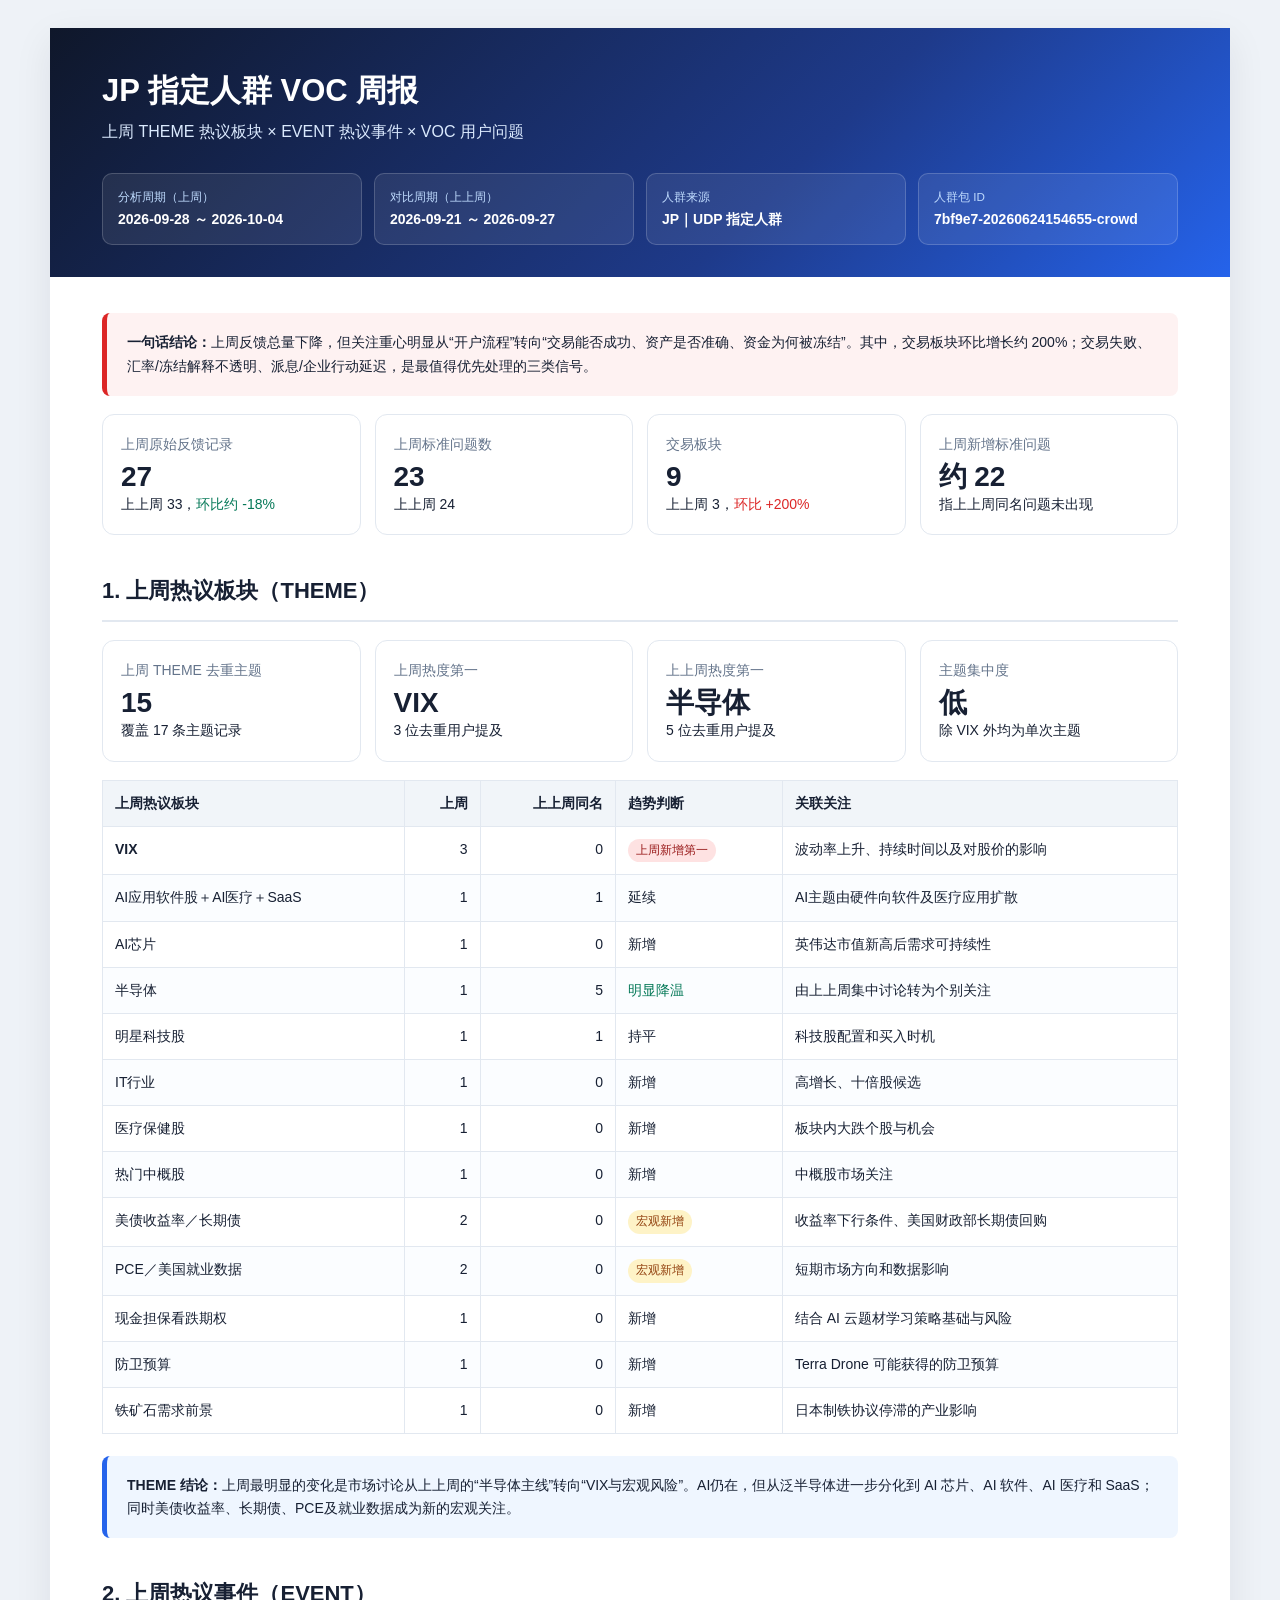
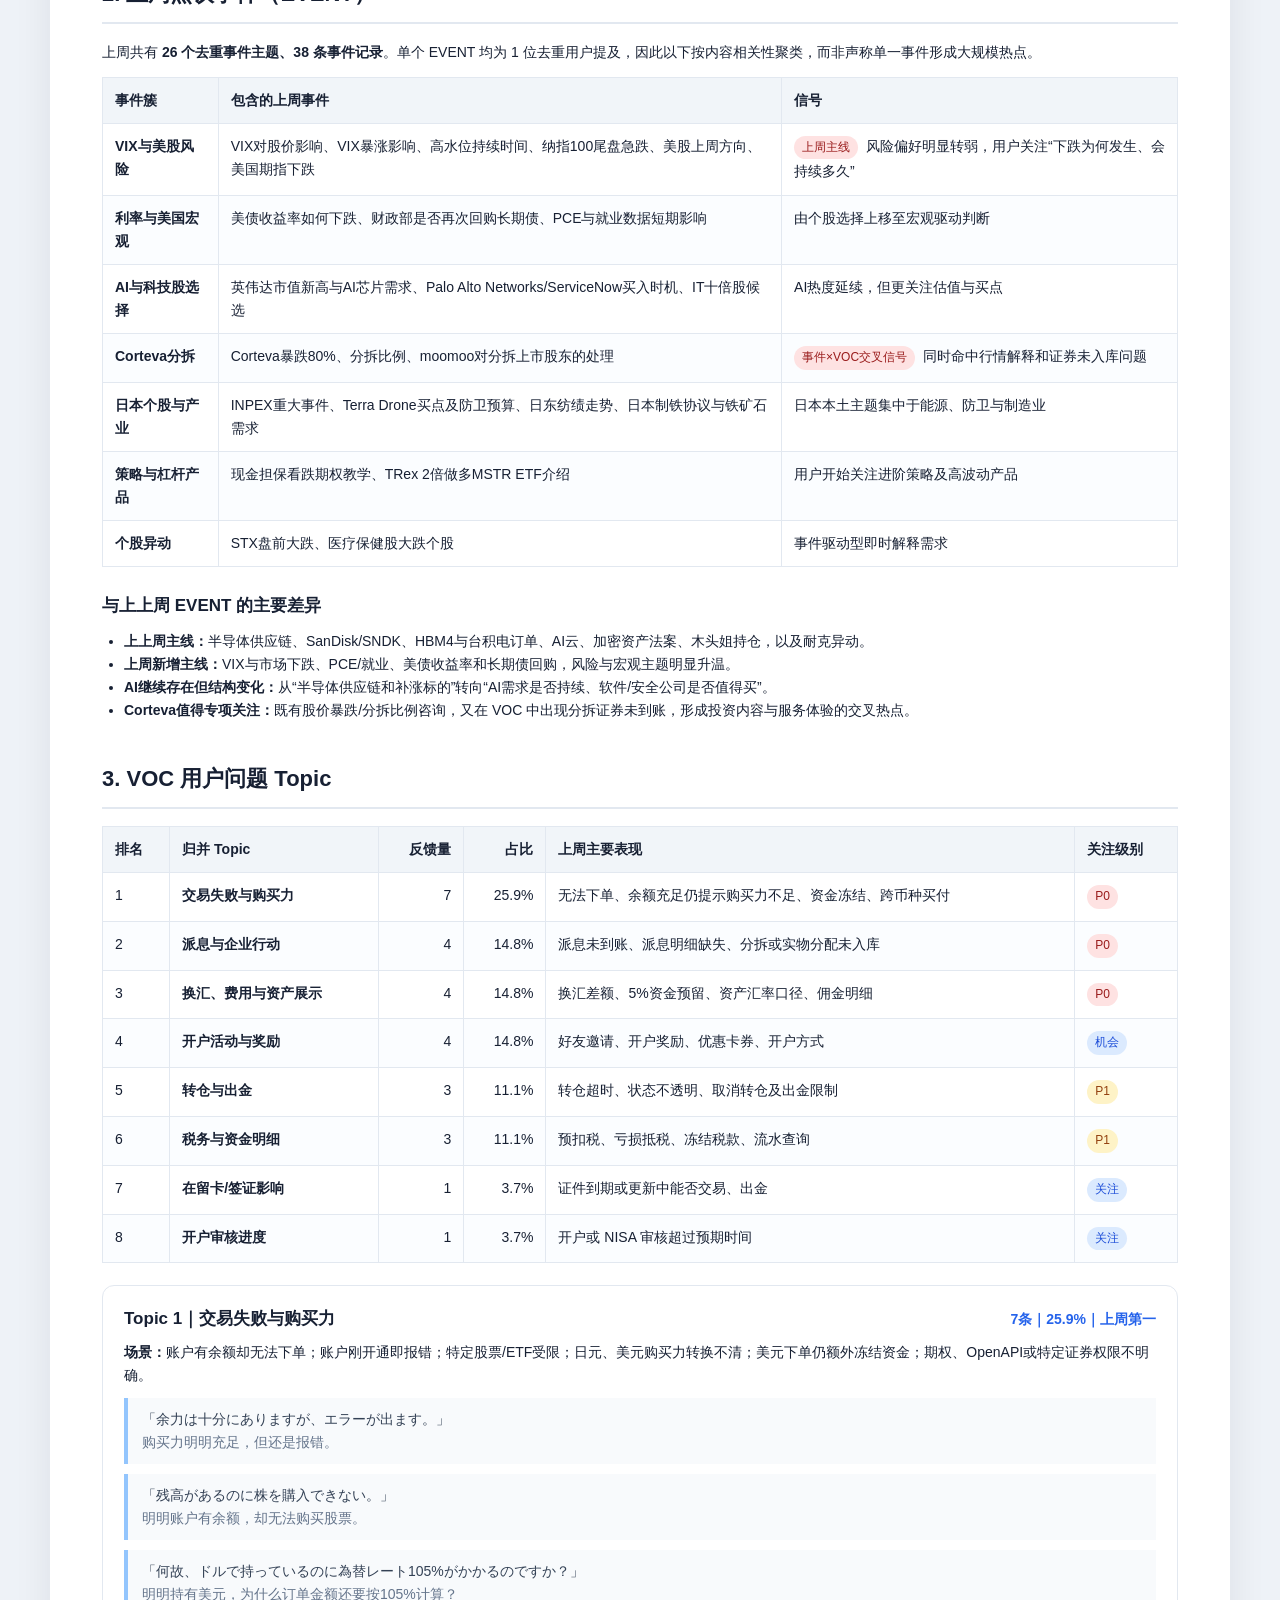
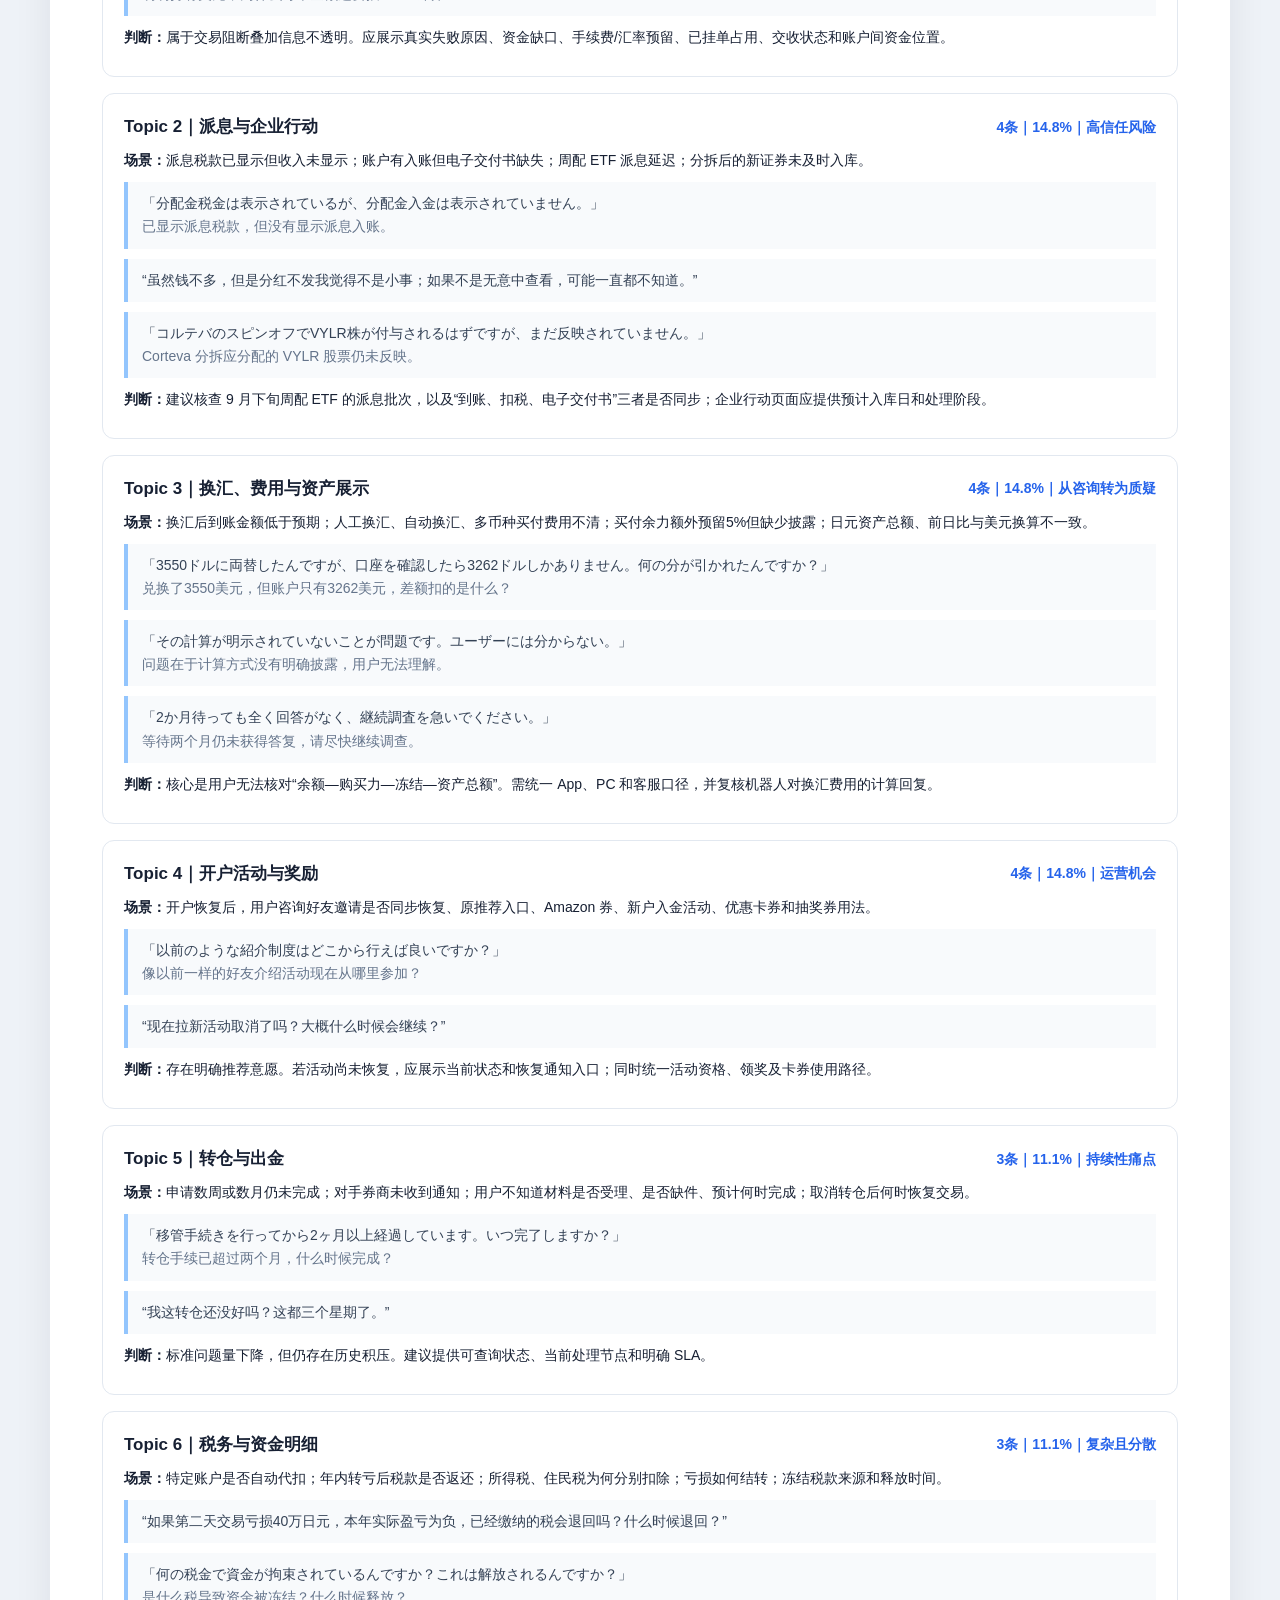
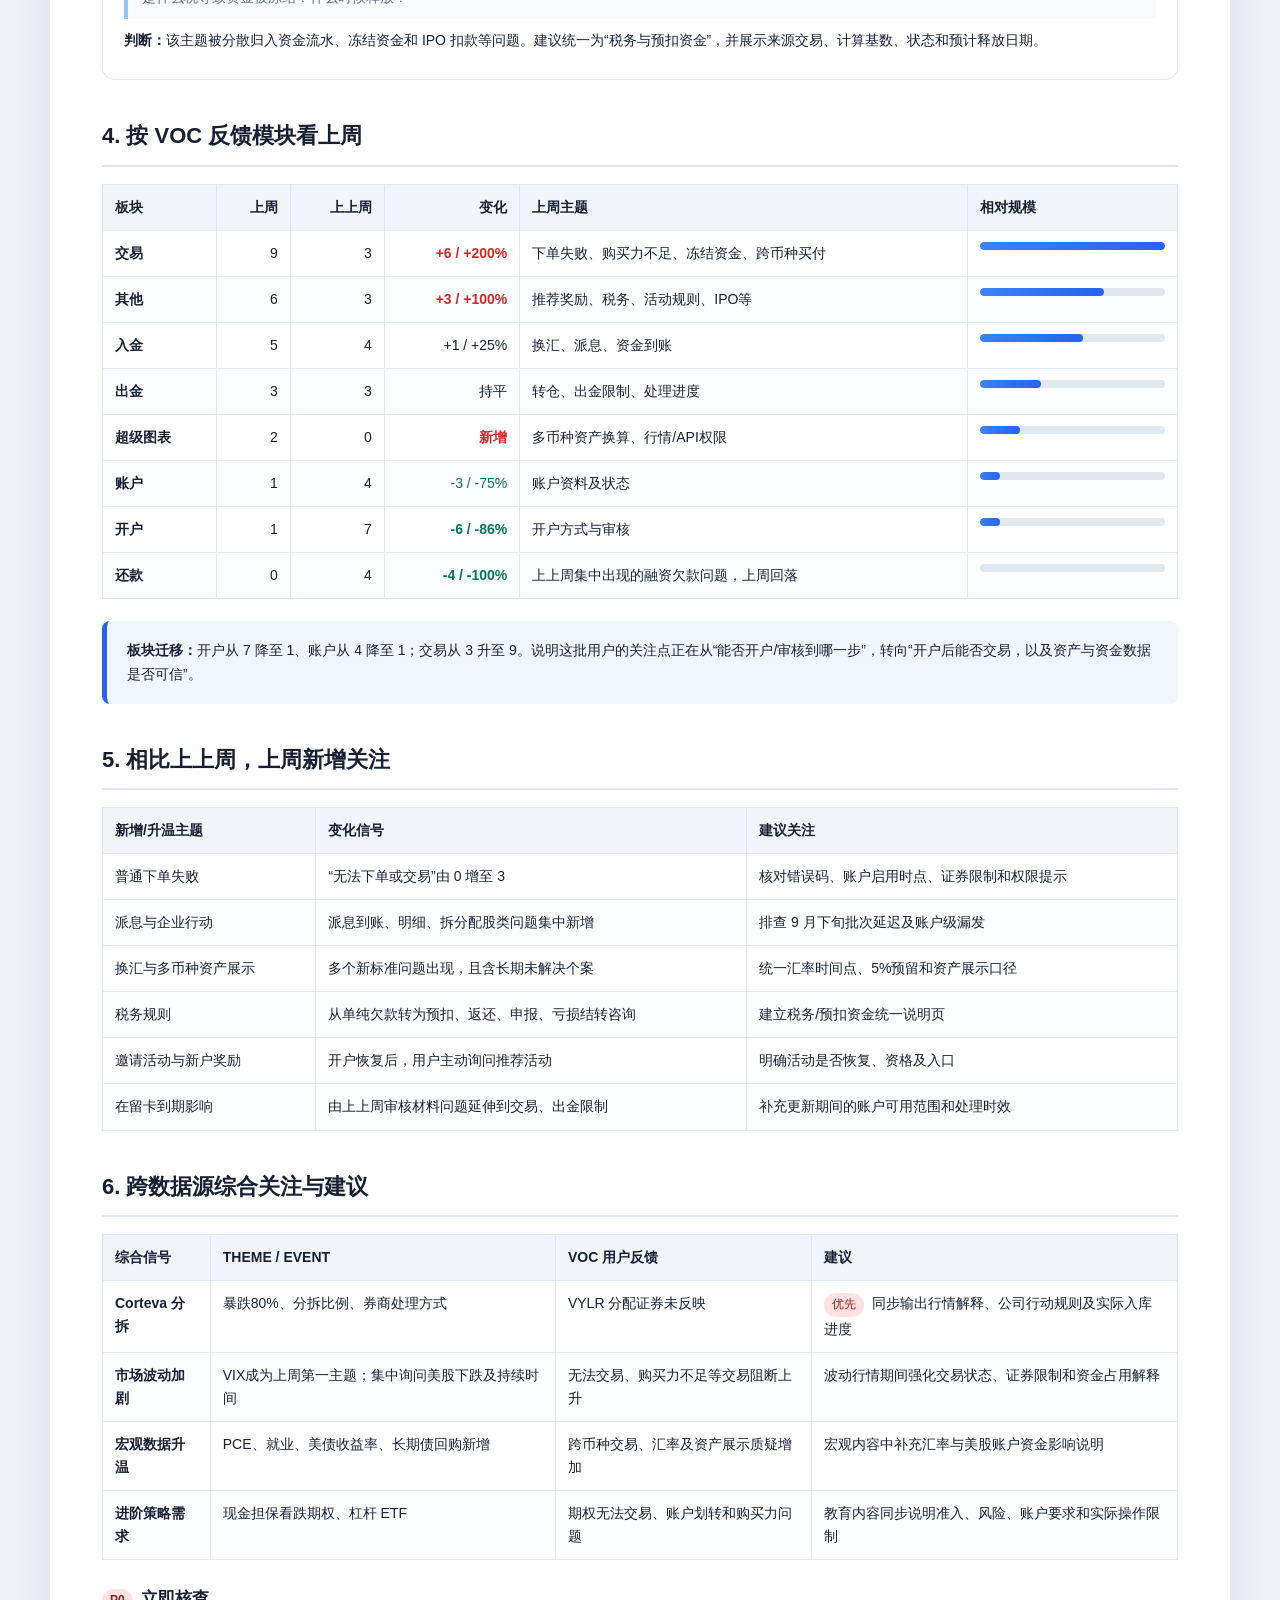
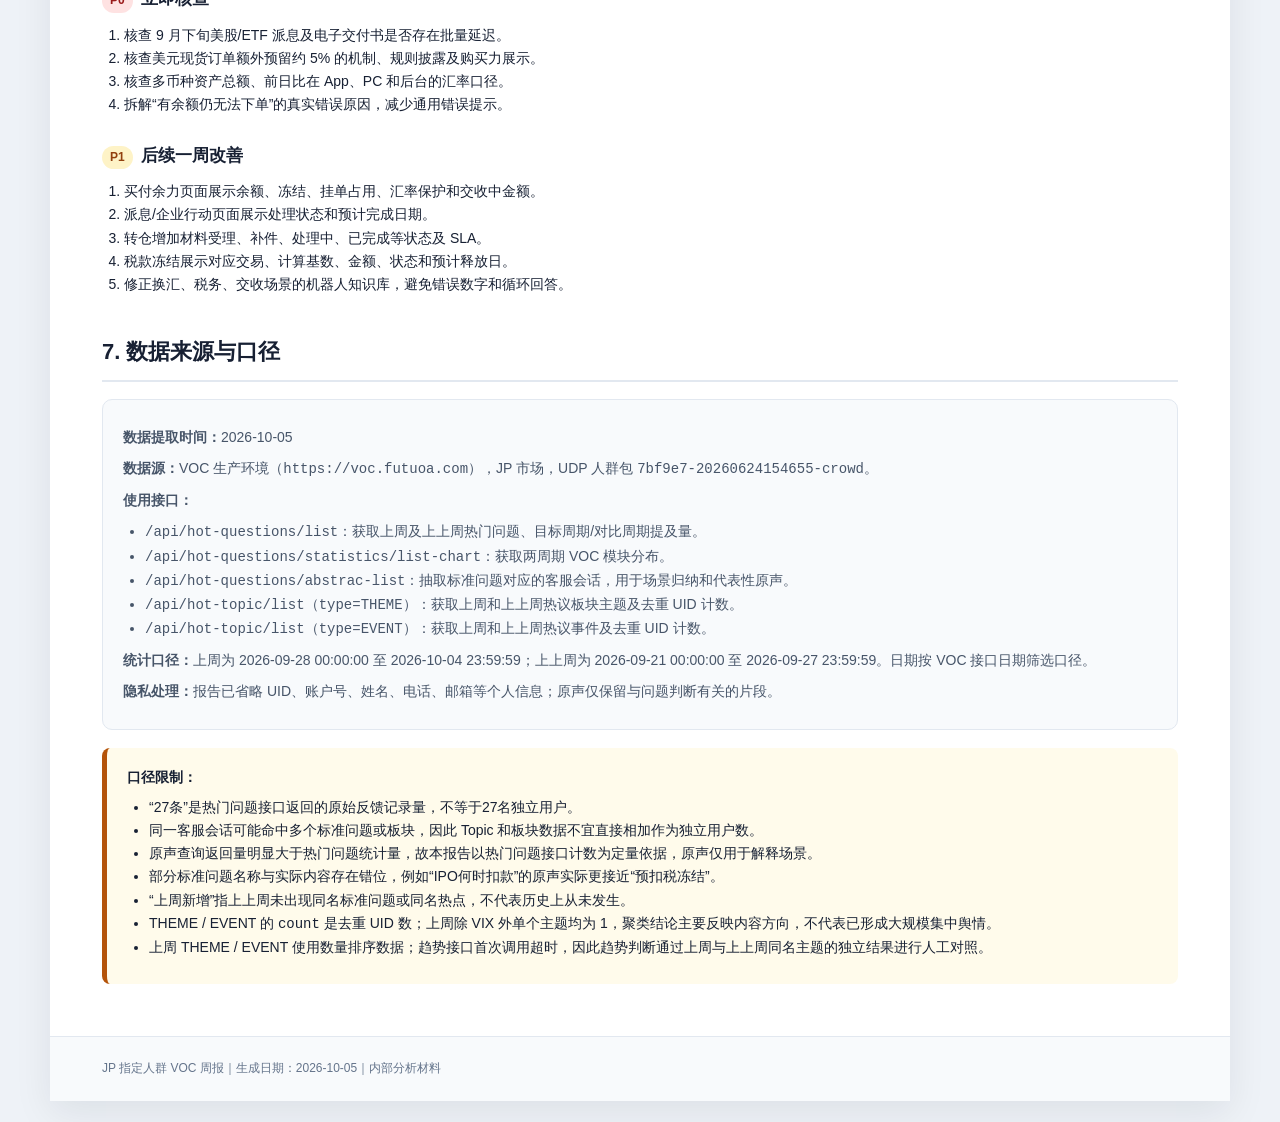
==== index.html @ 92ad8ffe "Publish JP VOC weekly report" ====
<!doctype html>
<html lang="zh-CN">
<head>
  <meta charset="utf-8">
  <meta name="viewport" content="width=device-width,initial-scale=1">
  <title>JP 指定人群 VOC 周报｜2026-09-28～2026-10-04</title>
  <style>
    :root {
      --ink:#172033; --muted:#64748b; --line:#e2e8f0; --soft:#f8fafc;
      --blue:#2563eb; --blue-soft:#eff6ff; --red:#dc2626; --red-soft:#fef2f2;
      --amber:#b45309; --amber-soft:#fffbeb; --green:#047857; --green-soft:#ecfdf5;
      --purple:#7c3aed; --purple-soft:#f5f3ff;
    }
    * { box-sizing:border-box; }
    body { margin:0; color:var(--ink); background:#eef2f7; font:14px/1.65 -apple-system,BlinkMacSystemFont,"Segoe UI","PingFang SC","Hiragino Sans GB","Microsoft YaHei",sans-serif; }
    .page { max-width:1180px; margin:28px auto; background:#fff; box-shadow:0 12px 36px rgba(15,23,42,.08); }
    header { padding:44px 52px 32px; color:#fff; background:linear-gradient(135deg,#0f172a,#1e3a8a 62%,#2563eb); }
    header h1 { margin:0 0 8px; font-size:31px; line-height:1.25; }
    header .subtitle { color:#dbeafe; font-size:16px; }
    .meta { display:grid; grid-template-columns:repeat(4,1fr); gap:12px; margin-top:28px; }
    .meta > div { padding:13px 15px; border:1px solid rgba(255,255,255,.18); border-radius:10px; background:rgba(255,255,255,.08); }
    .meta small { display:block; color:#bfdbfe; }
    .meta strong { display:block; margin-top:2px; font-size:14px; }
    main { padding:36px 52px 52px; }
    h2 { margin:38px 0 17px; padding-bottom:10px; border-bottom:2px solid var(--line); font-size:22px; }
    h3 { margin:25px 0 10px; font-size:17px; }
    p { margin:8px 0; }
    .lead { font-size:16px; }
    .callout { padding:18px 20px; border-left:5px solid var(--blue); border-radius:8px; background:var(--blue-soft); }
    .alert { border-color:var(--red); background:var(--red-soft); }
    .note { border-color:var(--amber); background:var(--amber-soft); }
    .cards { display:grid; grid-template-columns:repeat(4,1fr); gap:14px; margin:18px 0; }
    .card { padding:18px; border:1px solid var(--line); border-radius:12px; background:#fff; }
    .card .label { color:var(--muted); }
    .card .value { margin-top:4px; font-size:28px; font-weight:750; line-height:1.2; }
    .card .delta-up { color:var(--red); }
    .card .delta-down { color:var(--green); }
    table { width:100%; border-collapse:collapse; margin:12px 0 22px; }
    th,td { padding:11px 12px; border:1px solid var(--line); text-align:left; vertical-align:top; }
    th { background:#f1f5f9; font-weight:650; white-space:nowrap; }
    tbody tr:nth-child(even) { background:#fbfdff; }
    .num { text-align:right; font-variant-numeric:tabular-nums; }
    .tag { display:inline-block; margin:1px 4px 1px 0; padding:2px 8px; border-radius:999px; color:#1d4ed8; background:#dbeafe; font-size:12px; }
    .tag.p0 { color:#991b1b; background:#fee2e2; }
    .tag.p1 { color:#92400e; background:#fef3c7; }
    .topic { margin:16px 0; padding:19px 21px; border:1px solid var(--line); border-radius:12px; }
    .topic h3 { display:flex; align-items:center; justify-content:space-between; gap:12px; margin:0 0 8px; }
    .topic h3 span:last-child { color:var(--blue); font-size:14px; white-space:nowrap; }
    blockquote { margin:10px 0; padding:10px 14px; border-left:4px solid #93c5fd; background:var(--soft); color:#334155; }
    blockquote em { display:block; color:var(--muted); font-style:normal; }
    ul,ol { margin:7px 0 7px 22px; padding:0; }
    .bar { min-width:125px; height:8px; overflow:hidden; border-radius:8px; background:#e2e8f0; }
    .bar > i { display:block; height:100%; border-radius:8px; background:linear-gradient(90deg,#3b82f6,#2563eb); }
    .source { padding:18px 20px; border:1px solid var(--line); border-radius:10px; background:var(--soft); color:#475569; }
    footer { padding:22px 52px; border-top:1px solid var(--line); color:var(--muted); background:#f8fafc; font-size:12px; }
    @media(max-width:820px) { .page{margin:0}.meta,.cards{grid-template-columns:1fr 1fr} header,main,footer{padding-left:22px;padding-right:22px} table{font-size:12px} }
    @media print { body{background:#fff}.page{max-width:none;margin:0;box-shadow:none} header{-webkit-print-color-adjust:exact;print-color-adjust:exact}.topic{break-inside:avoid} }
  </style>
</head>
<body>
<div class="page">
  <header>
    <h1>JP 指定人群 VOC 周报</h1>
    <div class="subtitle">上周 THEME 热议板块 × EVENT 热议事件 × VOC 用户问题</div>
    <div class="meta">
      <div><small>分析周期（上周）</small><strong>2026-09-28 ～ 2026-10-04</strong></div>
      <div><small>对比周期（上上周）</small><strong>2026-09-21 ～ 2026-09-27</strong></div>
      <div><small>人群来源</small><strong>JP｜UDP 指定人群</strong></div>
      <div><small>人群包 ID</small><strong>7bf9e7-20260624154655-crowd</strong></div>
    </div>
  </header>

  <main>
    <section class="callout alert">
      <strong>一句话结论：</strong>上周反馈总量下降，但关注重心明显从“开户流程”转向“交易能否成功、资产是否准确、资金为何被冻结”。其中，交易板块环比增长约 200%；交易失败、汇率/冻结解释不透明、派息/企业行动延迟，是最值得优先处理的三类信号。
    </section>

    <div class="cards">
      <div class="card"><div class="label">上周原始反馈记录</div><div class="value">27</div><div>上上周 33，<span class="delta-down">环比约 -18%</span></div></div>
      <div class="card"><div class="label">上周标准问题数</div><div class="value">23</div><div>上上周 24</div></div>
      <div class="card"><div class="label">交易板块</div><div class="value">9</div><div>上上周 3，<span class="delta-up">环比 +200%</span></div></div>
      <div class="card"><div class="label">上周新增标准问题</div><div class="value">约 22</div><div>指上上周同名问题未出现</div></div>
    </div>

    <h2>1. 上周热议板块（THEME）</h2>
    <div class="cards">
      <div class="card"><div class="label">上周 THEME 去重主题</div><div class="value">15</div><div>覆盖 17 条主题记录</div></div>
      <div class="card"><div class="label">上周热度第一</div><div class="value">VIX</div><div>3 位去重用户提及</div></div>
      <div class="card"><div class="label">上上周热度第一</div><div class="value">半导体</div><div>5 位去重用户提及</div></div>
      <div class="card"><div class="label">主题集中度</div><div class="value">低</div><div>除 VIX 外均为单次主题</div></div>
    </div>
    <table>
      <thead><tr><th>上周热议板块</th><th class="num">上周</th><th class="num">上上周同名</th><th>趋势判断</th><th>关联关注</th></tr></thead>
      <tbody>
        <tr><td><strong>VIX</strong></td><td class="num">3</td><td class="num">0</td><td><span class="tag p0">上周新增第一</span></td><td>波动率上升、持续时间以及对股价的影响</td></tr>
        <tr><td>AI应用软件股＋AI医疗＋SaaS</td><td class="num">1</td><td class="num">1</td><td>延续</td><td>AI主题由硬件向软件及医疗应用扩散</td></tr>
        <tr><td>AI芯片</td><td class="num">1</td><td class="num">0</td><td>新增</td><td>英伟达市值新高后需求可持续性</td></tr>
        <tr><td>半导体</td><td class="num">1</td><td class="num">5</td><td style="color:#047857">明显降温</td><td>由上上周集中讨论转为个别关注</td></tr>
        <tr><td>明星科技股</td><td class="num">1</td><td class="num">1</td><td>持平</td><td>科技股配置和买入时机</td></tr>
        <tr><td>IT行业</td><td class="num">1</td><td class="num">0</td><td>新增</td><td>高增长、十倍股候选</td></tr>
        <tr><td>医疗保健股</td><td class="num">1</td><td class="num">0</td><td>新增</td><td>板块内大跌个股与机会</td></tr>
        <tr><td>热门中概股</td><td class="num">1</td><td class="num">0</td><td>新增</td><td>中概股市场关注</td></tr>
        <tr><td>美债收益率／长期债</td><td class="num">2</td><td class="num">0</td><td><span class="tag p1">宏观新增</span></td><td>收益率下行条件、美国财政部长期债回购</td></tr>
        <tr><td>PCE／美国就业数据</td><td class="num">2</td><td class="num">0</td><td><span class="tag p1">宏观新增</span></td><td>短期市场方向和数据影响</td></tr>
        <tr><td>现金担保看跌期权</td><td class="num">1</td><td class="num">0</td><td>新增</td><td>结合 AI 云题材学习策略基础与风险</td></tr>
        <tr><td>防卫预算</td><td class="num">1</td><td class="num">0</td><td>新增</td><td>Terra Drone 可能获得的防卫预算</td></tr>
        <tr><td>铁矿石需求前景</td><td class="num">1</td><td class="num">0</td><td>新增</td><td>日本制铁协议停滞的产业影响</td></tr>
      </tbody>
    </table>
    <section class="callout">
      <strong>THEME 结论：</strong>上周最明显的变化是市场讨论从上上周的“半导体主线”转向“VIX与宏观风险”。AI仍在，但从泛半导体进一步分化到 AI 芯片、AI 软件、AI 医疗和 SaaS；同时美债收益率、长期债、PCE及就业数据成为新的宏观关注。
    </section>

    <h2>2. 上周热议事件（EVENT）</h2>
    <p>上周共有 <strong>26 个去重事件主题、38 条事件记录</strong>。单个 EVENT 均为 1 位去重用户提及，因此以下按内容相关性聚类，而非声称单一事件形成大规模热点。</p>
    <table>
      <thead><tr><th>事件簇</th><th>包含的上周事件</th><th>信号</th></tr></thead>
      <tbody>
        <tr><td><strong>VIX与美股风险</strong></td><td>VIX对股价影响、VIX暴涨影响、高水位持续时间、纳指100尾盘急跌、美股上周方向、美国期指下跌</td><td><span class="tag p0">上周主线</span> 风险偏好明显转弱，用户关注“下跌为何发生、会持续多久”</td></tr>
        <tr><td><strong>利率与美国宏观</strong></td><td>美债收益率如何下跌、财政部是否再次回购长期债、PCE与就业数据短期影响</td><td>由个股选择上移至宏观驱动判断</td></tr>
        <tr><td><strong>AI与科技股选择</strong></td><td>英伟达市值新高与AI芯片需求、Palo Alto Networks/ServiceNow买入时机、IT十倍股候选</td><td>AI热度延续，但更关注估值与买点</td></tr>
        <tr><td><strong>Corteva分拆</strong></td><td>Corteva暴跌80%、分拆比例、moomoo对分拆上市股东的处理</td><td><span class="tag p0">事件×VOC交叉信号</span> 同时命中行情解释和证券未入库问题</td></tr>
        <tr><td><strong>日本个股与产业</strong></td><td>INPEX重大事件、Terra Drone买点及防卫预算、日东纺绩走势、日本制铁协议与铁矿石需求</td><td>日本本土主题集中于能源、防卫与制造业</td></tr>
        <tr><td><strong>策略与杠杆产品</strong></td><td>现金担保看跌期权教学、TRex 2倍做多MSTR ETF介绍</td><td>用户开始关注进阶策略及高波动产品</td></tr>
        <tr><td><strong>个股异动</strong></td><td>STX盘前大跌、医疗保健股大跌个股</td><td>事件驱动型即时解释需求</td></tr>
      </tbody>
    </table>
    <h3>与上上周 EVENT 的主要差异</h3>
    <ul>
      <li><strong>上上周主线：</strong>半导体供应链、SanDisk/SNDK、HBM4与台积电订单、AI云、加密资产法案、木头姐持仓，以及耐克异动。</li>
      <li><strong>上周新增主线：</strong>VIX与市场下跌、PCE/就业、美债收益率和长期债回购，风险与宏观主题明显升温。</li>
      <li><strong>AI继续存在但结构变化：</strong>从“半导体供应链和补涨标的”转向“AI需求是否持续、软件/安全公司是否值得买”。</li>
      <li><strong>Corteva值得专项关注：</strong>既有股价暴跌/分拆比例咨询，又在 VOC 中出现分拆证券未到账，形成投资内容与服务体验的交叉热点。</li>
    </ul>

    <h2>3. VOC 用户问题 Topic</h2>
    <table>
      <thead><tr><th>排名</th><th>归并 Topic</th><th class="num">反馈量</th><th class="num">占比</th><th>上周主要表现</th><th>关注级别</th></tr></thead>
      <tbody>
        <tr><td>1</td><td><strong>交易失败与购买力</strong></td><td class="num">7</td><td class="num">25.9%</td><td>无法下单、余额充足仍提示购买力不足、资金冻结、跨币种买付</td><td><span class="tag p0">P0</span></td></tr>
        <tr><td>2</td><td><strong>派息与企业行动</strong></td><td class="num">4</td><td class="num">14.8%</td><td>派息未到账、派息明细缺失、分拆或实物分配未入库</td><td><span class="tag p0">P0</span></td></tr>
        <tr><td>3</td><td><strong>换汇、费用与资产展示</strong></td><td class="num">4</td><td class="num">14.8%</td><td>换汇差额、5%资金预留、资产汇率口径、佣金明细</td><td><span class="tag p0">P0</span></td></tr>
        <tr><td>4</td><td><strong>开户活动与奖励</strong></td><td class="num">4</td><td class="num">14.8%</td><td>好友邀请、开户奖励、优惠卡券、开户方式</td><td><span class="tag">机会</span></td></tr>
        <tr><td>5</td><td><strong>转仓与出金</strong></td><td class="num">3</td><td class="num">11.1%</td><td>转仓超时、状态不透明、取消转仓及出金限制</td><td><span class="tag p1">P1</span></td></tr>
        <tr><td>6</td><td><strong>税务与资金明细</strong></td><td class="num">3</td><td class="num">11.1%</td><td>预扣税、亏损抵税、冻结税款、流水查询</td><td><span class="tag p1">P1</span></td></tr>
        <tr><td>7</td><td><strong>在留卡/签证影响</strong></td><td class="num">1</td><td class="num">3.7%</td><td>证件到期或更新中能否交易、出金</td><td><span class="tag">关注</span></td></tr>
        <tr><td>8</td><td><strong>开户审核进度</strong></td><td class="num">1</td><td class="num">3.7%</td><td>开户或 NISA 审核超过预期时间</td><td><span class="tag">关注</span></td></tr>
      </tbody>
    </table>

    <div class="topic">
      <h3><span>Topic 1｜交易失败与购买力</span><span>7条｜25.9%｜上周第一</span></h3>
      <p><strong>场景：</strong>账户有余额却无法下单；账户刚开通即报错；特定股票/ETF受限；日元、美元购买力转换不清；美元下单仍额外冻结资金；期权、OpenAPI或特定证券权限不明确。</p>
      <blockquote>「余力は十分にありますが、エラーが出ます。」<em>购买力明明充足，但还是报错。</em></blockquote>
      <blockquote>「残高があるのに株を購入できない。」<em>明明账户有余额，却无法购买股票。</em></blockquote>
      <blockquote>「何故、ドルで持っているのに為替レート105%がかかるのですか？」<em>明明持有美元，为什么订单金额还要按105%计算？</em></blockquote>
      <p><strong>判断：</strong>属于交易阻断叠加信息不透明。应展示真实失败原因、资金缺口、手续费/汇率预留、已挂单占用、交收状态和账户间资金位置。</p>
    </div>

    <div class="topic">
      <h3><span>Topic 2｜派息与企业行动</span><span>4条｜14.8%｜高信任风险</span></h3>
      <p><strong>场景：</strong>派息税款已显示但收入未显示；账户有入账但电子交付书缺失；周配 ETF 派息延迟；分拆后的新证券未及时入库。</p>
      <blockquote>「分配金税金は表示されているが、分配金入金は表示されていません。」<em>已显示派息税款，但没有显示派息入账。</em></blockquote>
      <blockquote>“虽然钱不多，但是分红不发我觉得不是小事；如果不是无意中查看，可能一直都不知道。”</blockquote>
      <blockquote>「コルテバのスピンオフでVYLR株が付与されるはずですが、まだ反映されていません。」<em>Corteva 分拆应分配的 VYLR 股票仍未反映。</em></blockquote>
      <p><strong>判断：</strong>建议核查 9 月下旬周配 ETF 的派息批次，以及“到账、扣税、电子交付书”三者是否同步；企业行动页面应提供预计入库日和处理阶段。</p>
    </div>

    <div class="topic">
      <h3><span>Topic 3｜换汇、费用与资产展示</span><span>4条｜14.8%｜从咨询转为质疑</span></h3>
      <p><strong>场景：</strong>换汇后到账金额低于预期；人工换汇、自动换汇、多币种买付费用不清；买付余力额外预留5%但缺少披露；日元资产总额、前日比与美元换算不一致。</p>
      <blockquote>「3550ドルに両替したんですが、口座を確認したら3262ドルしかありません。何の分が引かれたんですか？」<em>兑换了3550美元，但账户只有3262美元，差额扣的是什么？</em></blockquote>
      <blockquote>「その計算が明示されていないことが問題です。ユーザーには分からない。」<em>问题在于计算方式没有明确披露，用户无法理解。</em></blockquote>
      <blockquote>「2か月待っても全く回答がなく、継続調査を急いでください。」<em>等待两个月仍未获得答复，请尽快继续调查。</em></blockquote>
      <p><strong>判断：</strong>核心是用户无法核对“余额—购买力—冻结—资产总额”。需统一 App、PC 和客服口径，并复核机器人对换汇费用的计算回复。</p>
    </div>

    <div class="topic">
      <h3><span>Topic 4｜开户活动与奖励</span><span>4条｜14.8%｜运营机会</span></h3>
      <p><strong>场景：</strong>开户恢复后，用户咨询好友邀请是否同步恢复、原推荐入口、Amazon 券、新户入金活动、优惠卡券和抽奖券用法。</p>
      <blockquote>「以前のような紹介制度はどこから行えば良いですか？」<em>像以前一样的好友介绍活动现在从哪里参加？</em></blockquote>
      <blockquote>“现在拉新活动取消了吗？大概什么时候会继续？”</blockquote>
      <p><strong>判断：</strong>存在明确推荐意愿。若活动尚未恢复，应展示当前状态和恢复通知入口；同时统一活动资格、领奖及卡券使用路径。</p>
    </div>

    <div class="topic">
      <h3><span>Topic 5｜转仓与出金</span><span>3条｜11.1%｜持续性痛点</span></h3>
      <p><strong>场景：</strong>申请数周或数月仍未完成；对手券商未收到通知；用户不知道材料是否受理、是否缺件、预计何时完成；取消转仓后何时恢复交易。</p>
      <blockquote>「移管手続きを行ってから2ヶ月以上経過しています。いつ完了しますか？」<em>转仓手续已超过两个月，什么时候完成？</em></blockquote>
      <blockquote>“我这转仓还没好吗？这都三个星期了。”</blockquote>
      <p><strong>判断：</strong>标准问题量下降，但仍存在历史积压。建议提供可查询状态、当前处理节点和明确 SLA。</p>
    </div>

    <div class="topic">
      <h3><span>Topic 6｜税务与资金明细</span><span>3条｜11.1%｜复杂且分散</span></h3>
      <p><strong>场景：</strong>特定账户是否自动代扣；年内转亏后税款是否返还；所得税、住民税为何分别扣除；亏损如何结转；冻结税款来源和释放时间。</p>
      <blockquote>“如果第二天交易亏损40万日元，本年实际盈亏为负，已经缴纳的税会退回吗？什么时候退回？”</blockquote>
      <blockquote>「何の税金で資金が拘束されているんですか？これは解放されるんですか？」<em>是什么税导致资金被冻结？什么时候释放？</em></blockquote>
      <p><strong>判断：</strong>该主题被分散归入资金流水、冻结资金和 IPO 扣款等问题。建议统一为“税务与预扣资金”，并展示来源交易、计算基数、状态和预计释放日期。</p>
    </div>

    <h2>4. 按 VOC 反馈模块看上周</h2>
    <table>
      <thead><tr><th>板块</th><th class="num">上周</th><th class="num">上上周</th><th class="num">变化</th><th>上周主题</th><th>相对规模</th></tr></thead>
      <tbody>
        <tr><td><strong>交易</strong></td><td class="num">9</td><td class="num">3</td><td class="num" style="color:#dc2626"><strong>+6 / +200%</strong></td><td>下单失败、购买力不足、冻结资金、跨币种买付</td><td><div class="bar"><i style="width:100%"></i></div></td></tr>
        <tr><td><strong>其他</strong></td><td class="num">6</td><td class="num">3</td><td class="num" style="color:#dc2626"><strong>+3 / +100%</strong></td><td>推荐奖励、税务、活动规则、IPO等</td><td><div class="bar"><i style="width:67%"></i></div></td></tr>
        <tr><td><strong>入金</strong></td><td class="num">5</td><td class="num">4</td><td class="num">+1 / +25%</td><td>换汇、派息、资金到账</td><td><div class="bar"><i style="width:56%"></i></div></td></tr>
        <tr><td><strong>出金</strong></td><td class="num">3</td><td class="num">3</td><td class="num">持平</td><td>转仓、出金限制、处理进度</td><td><div class="bar"><i style="width:33%"></i></div></td></tr>
        <tr><td><strong>超级图表</strong></td><td class="num">2</td><td class="num">0</td><td class="num" style="color:#dc2626"><strong>新增</strong></td><td>多币种资产换算、行情/API权限</td><td><div class="bar"><i style="width:22%"></i></div></td></tr>
        <tr><td><strong>账户</strong></td><td class="num">1</td><td class="num">4</td><td class="num" style="color:#047857">-3 / -75%</td><td>账户资料及状态</td><td><div class="bar"><i style="width:11%"></i></div></td></tr>
        <tr><td><strong>开户</strong></td><td class="num">1</td><td class="num">7</td><td class="num" style="color:#047857"><strong>-6 / -86%</strong></td><td>开户方式与审核</td><td><div class="bar"><i style="width:11%"></i></div></td></tr>
        <tr><td><strong>还款</strong></td><td class="num">0</td><td class="num">4</td><td class="num" style="color:#047857"><strong>-4 / -100%</strong></td><td>上上周集中出现的融资欠款问题，上周回落</td><td><div class="bar"><i style="width:0%"></i></div></td></tr>
      </tbody>
    </table>

    <section class="callout">
      <strong>板块迁移：</strong>开户从 7 降至 1、账户从 4 降至 1；交易从 3 升至 9。说明这批用户的关注点正在从“能否开户/审核到哪一步”，转向“开户后能否交易，以及资产与资金数据是否可信”。
    </section>

    <h2>5. 相比上上周，上周新增关注</h2>
    <table>
      <thead><tr><th>新增/升温主题</th><th>变化信号</th><th>建议关注</th></tr></thead>
      <tbody>
        <tr><td>普通下单失败</td><td>“无法下单或交易”由 0 增至 3</td><td>核对错误码、账户启用时点、证券限制和权限提示</td></tr>
        <tr><td>派息与企业行动</td><td>派息到账、明细、拆分配股类问题集中新增</td><td>排查 9 月下旬批次延迟及账户级漏发</td></tr>
        <tr><td>换汇与多币种资产展示</td><td>多个新标准问题出现，且含长期未解决个案</td><td>统一汇率时间点、5%预留和资产展示口径</td></tr>
        <tr><td>税务规则</td><td>从单纯欠款转为预扣、返还、申报、亏损结转咨询</td><td>建立税务/预扣资金统一说明页</td></tr>
        <tr><td>邀请活动与新户奖励</td><td>开户恢复后，用户主动询问推荐活动</td><td>明确活动是否恢复、资格及入口</td></tr>
        <tr><td>在留卡到期影响</td><td>由上上周审核材料问题延伸到交易、出金限制</td><td>补充更新期间的账户可用范围和处理时效</td></tr>
      </tbody>
    </table>

    <h2>6. 跨数据源综合关注与建议</h2>
    <table>
      <thead><tr><th>综合信号</th><th>THEME / EVENT</th><th>VOC 用户反馈</th><th>建议</th></tr></thead>
      <tbody>
        <tr><td><strong>Corteva 分拆</strong></td><td>暴跌80%、分拆比例、券商处理方式</td><td>VYLR 分配证券未反映</td><td><span class="tag p0">优先</span> 同步输出行情解释、公司行动规则及实际入库进度</td></tr>
        <tr><td><strong>市场波动加剧</strong></td><td>VIX成为上周第一主题；集中询问美股下跌及持续时间</td><td>无法交易、购买力不足等交易阻断上升</td><td>波动行情期间强化交易状态、证券限制和资金占用解释</td></tr>
        <tr><td><strong>宏观数据升温</strong></td><td>PCE、就业、美债收益率、长期债回购新增</td><td>跨币种交易、汇率及资产展示质疑增加</td><td>宏观内容中补充汇率与美股账户资金影响说明</td></tr>
        <tr><td><strong>进阶策略需求</strong></td><td>现金担保看跌期权、杠杆 ETF</td><td>期权无法交易、账户划转和购买力问题</td><td>教育内容同步说明准入、风险、账户要求和实际操作限制</td></tr>
      </tbody>
    </table>

    <h3><span class="tag p0">P0</span> 立即核查</h3>
    <ol>
      <li>核查 9 月下旬美股/ETF 派息及电子交付书是否存在批量延迟。</li>
      <li>核查美元现货订单额外预留约 5% 的机制、规则披露及购买力展示。</li>
      <li>核查多币种资产总额、前日比在 App、PC 和后台的汇率口径。</li>
      <li>拆解“有余额仍无法下单”的真实错误原因，减少通用错误提示。</li>
    </ol>
    <h3><span class="tag p1">P1</span> 后续一周改善</h3>
    <ol>
      <li>买付余力页面展示余额、冻结、挂单占用、汇率保护和交收中金额。</li>
      <li>派息/企业行动页面展示处理状态和预计完成日期。</li>
      <li>转仓增加材料受理、补件、处理中、已完成等状态及 SLA。</li>
      <li>税款冻结展示对应交易、计算基数、金额、状态和预计释放日。</li>
      <li>修正换汇、税务、交收场景的机器人知识库，避免错误数字和循环回答。</li>
    </ol>

    <h2>7. 数据来源与口径</h2>
    <div class="source">
      <p><strong>数据提取时间：</strong>2026-10-05</p>
      <p><strong>数据源：</strong>VOC 生产环境（<code>https://voc.futuoa.com</code>），JP 市场，UDP 人群包 <code>7bf9e7-20260624154655-crowd</code>。</p>
      <p><strong>使用接口：</strong></p>
      <ul>
        <li><code>/api/hot-questions/list</code>：获取上周及上上周热门问题、目标周期/对比周期提及量。</li>
        <li><code>/api/hot-questions/statistics/list-chart</code>：获取两周期 VOC 模块分布。</li>
        <li><code>/api/hot-questions/abstrac-list</code>：抽取标准问题对应的客服会话，用于场景归纳和代表性原声。</li>
        <li><code>/api/hot-topic/list</code>（<code>type=THEME</code>）：获取上周和上上周热议板块主题及去重 UID 计数。</li>
        <li><code>/api/hot-topic/list</code>（<code>type=EVENT</code>）：获取上周和上上周热议事件及去重 UID 计数。</li>
      </ul>
      <p><strong>统计口径：</strong>上周为 2026-09-28 00:00:00 至 2026-10-04 23:59:59；上上周为 2026-09-21 00:00:00 至 2026-09-27 23:59:59。日期按 VOC 接口日期筛选口径。</p>
      <p><strong>隐私处理：</strong>报告已省略 UID、账户号、姓名、电话、邮箱等个人信息；原声仅保留与问题判断有关的片段。</p>
    </div>

    <section class="callout note" style="margin-top:18px">
      <strong>口径限制：</strong>
      <ul>
        <li>“27条”是热门问题接口返回的原始反馈记录量，不等于27名独立用户。</li>
        <li>同一客服会话可能命中多个标准问题或板块，因此 Topic 和板块数据不宜直接相加作为独立用户数。</li>
        <li>原声查询返回量明显大于热门问题统计量，故本报告以热门问题接口计数为定量依据，原声仅用于解释场景。</li>
        <li>部分标准问题名称与实际内容存在错位，例如“IPO何时扣款”的原声实际更接近“预扣税冻结”。</li>
        <li>“上周新增”指上上周未出现同名标准问题或同名热点，不代表历史上从未发生。</li>
        <li>THEME / EVENT 的 <code>count</code> 是去重 UID 数；上周除 VIX 外单个主题均为 1，聚类结论主要反映内容方向，不代表已形成大规模集中舆情。</li>
        <li>上周 THEME / EVENT 使用数量排序数据；趋势接口首次调用超时，因此趋势判断通过上周与上上周同名主题的独立结果进行人工对照。</li>
      </ul>
    </section>
  </main>

  <footer>
    JP 指定人群 VOC 周报｜生成日期：2026-10-05｜内部分析材料
  </footer>
</div>
</body>
</html>
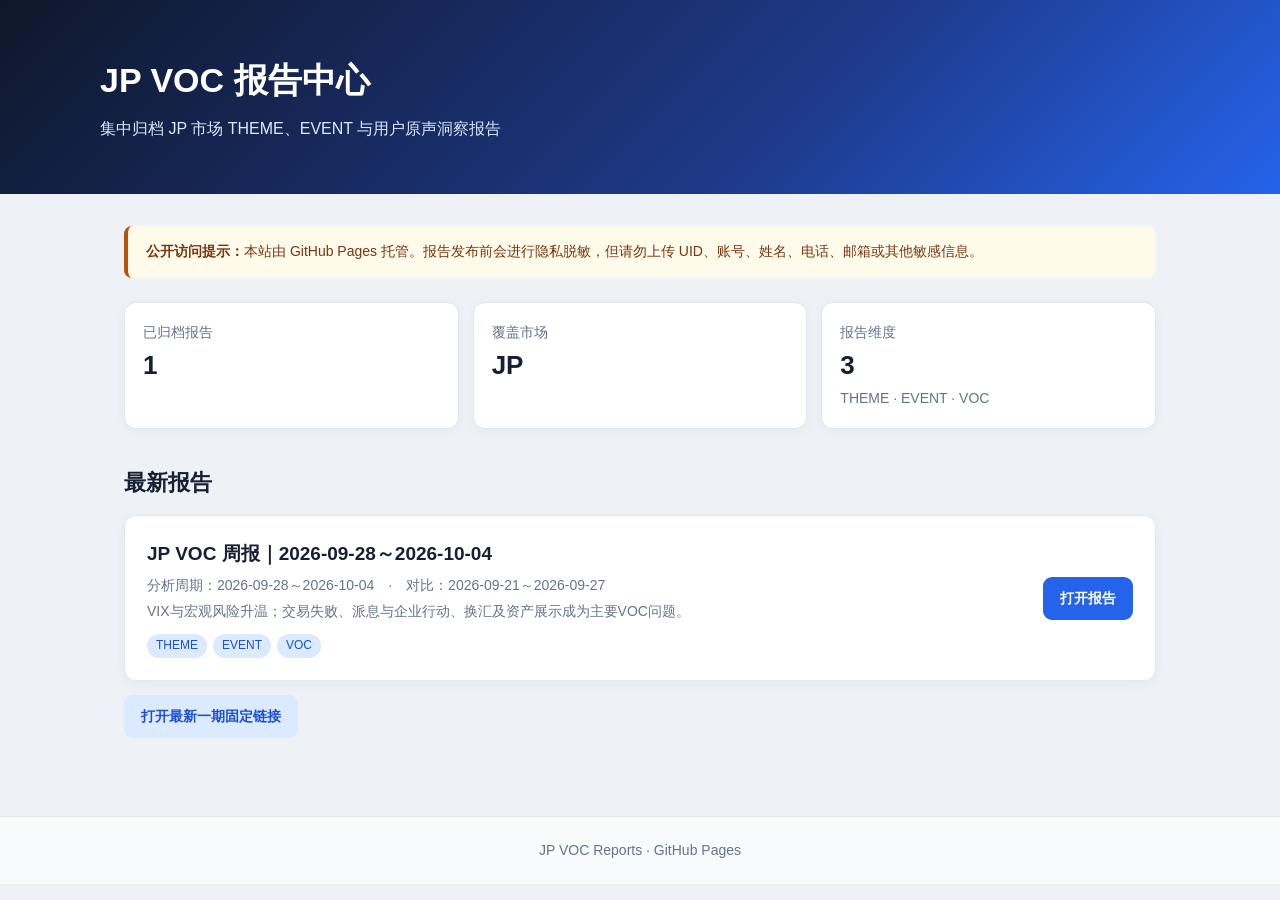
==== commit 4b5b6b99: "Turn site into JP VOC report center" ====
--- a/index.html
+++ b/index.html
@@ -3,294 +3,36 @@
 <head>
   <meta charset="utf-8">
   <meta name="viewport" content="width=device-width,initial-scale=1">
-  <title>JP 指定人群 VOC 周报｜2026-09-28～2026-10-04</title>
-  <style>
-    :root {
-      --ink:#172033; --muted:#64748b; --line:#e2e8f0; --soft:#f8fafc;
-      --blue:#2563eb; --blue-soft:#eff6ff; --red:#dc2626; --red-soft:#fef2f2;
-      --amber:#b45309; --amber-soft:#fffbeb; --green:#047857; --green-soft:#ecfdf5;
-      --purple:#7c3aed; --purple-soft:#f5f3ff;
-    }
-    * { box-sizing:border-box; }
-    body { margin:0; color:var(--ink); background:#eef2f7; font:14px/1.65 -apple-system,BlinkMacSystemFont,"Segoe UI","PingFang SC","Hiragino Sans GB","Microsoft YaHei",sans-serif; }
-    .page { max-width:1180px; margin:28px auto; background:#fff; box-shadow:0 12px 36px rgba(15,23,42,.08); }
-    header { padding:44px 52px 32px; color:#fff; background:linear-gradient(135deg,#0f172a,#1e3a8a 62%,#2563eb); }
-    header h1 { margin:0 0 8px; font-size:31px; line-height:1.25; }
-    header .subtitle { color:#dbeafe; font-size:16px; }
-    .meta { display:grid; grid-template-columns:repeat(4,1fr); gap:12px; margin-top:28px; }
-    .meta > div { padding:13px 15px; border:1px solid rgba(255,255,255,.18); border-radius:10px; background:rgba(255,255,255,.08); }
-    .meta small { display:block; color:#bfdbfe; }
-    .meta strong { display:block; margin-top:2px; font-size:14px; }
-    main { padding:36px 52px 52px; }
-    h2 { margin:38px 0 17px; padding-bottom:10px; border-bottom:2px solid var(--line); font-size:22px; }
-    h3 { margin:25px 0 10px; font-size:17px; }
-    p { margin:8px 0; }
-    .lead { font-size:16px; }
-    .callout { padding:18px 20px; border-left:5px solid var(--blue); border-radius:8px; background:var(--blue-soft); }
-    .alert { border-color:var(--red); background:var(--red-soft); }
-    .note { border-color:var(--amber); background:var(--amber-soft); }
-    .cards { display:grid; grid-template-columns:repeat(4,1fr); gap:14px; margin:18px 0; }
-    .card { padding:18px; border:1px solid var(--line); border-radius:12px; background:#fff; }
-    .card .label { color:var(--muted); }
-    .card .value { margin-top:4px; font-size:28px; font-weight:750; line-height:1.2; }
-    .card .delta-up { color:var(--red); }
-    .card .delta-down { color:var(--green); }
-    table { width:100%; border-collapse:collapse; margin:12px 0 22px; }
-    th,td { padding:11px 12px; border:1px solid var(--line); text-align:left; vertical-align:top; }
-    th { background:#f1f5f9; font-weight:650; white-space:nowrap; }
-    tbody tr:nth-child(even) { background:#fbfdff; }
-    .num { text-align:right; font-variant-numeric:tabular-nums; }
-    .tag { display:inline-block; margin:1px 4px 1px 0; padding:2px 8px; border-radius:999px; color:#1d4ed8; background:#dbeafe; font-size:12px; }
-    .tag.p0 { color:#991b1b; background:#fee2e2; }
-    .tag.p1 { color:#92400e; background:#fef3c7; }
-    .topic { margin:16px 0; padding:19px 21px; border:1px solid var(--line); border-radius:12px; }
-    .topic h3 { display:flex; align-items:center; justify-content:space-between; gap:12px; margin:0 0 8px; }
-    .topic h3 span:last-child { color:var(--blue); font-size:14px; white-space:nowrap; }
-    blockquote { margin:10px 0; padding:10px 14px; border-left:4px solid #93c5fd; background:var(--soft); color:#334155; }
-    blockquote em { display:block; color:var(--muted); font-style:normal; }
-    ul,ol { margin:7px 0 7px 22px; padding:0; }
-    .bar { min-width:125px; height:8px; overflow:hidden; border-radius:8px; background:#e2e8f0; }
-    .bar > i { display:block; height:100%; border-radius:8px; background:linear-gradient(90deg,#3b82f6,#2563eb); }
-    .source { padding:18px 20px; border:1px solid var(--line); border-radius:10px; background:var(--soft); color:#475569; }
-    footer { padding:22px 52px; border-top:1px solid var(--line); color:var(--muted); background:#f8fafc; font-size:12px; }
-    @media(max-width:820px) { .page{margin:0}.meta,.cards{grid-template-columns:1fr 1fr} header,main,footer{padding-left:22px;padding-right:22px} table{font-size:12px} }
-    @media print { body{background:#fff}.page{max-width:none;margin:0;box-shadow:none} header{-webkit-print-color-adjust:exact;print-color-adjust:exact}.topic{break-inside:avoid} }
-  </style>
+  <meta name="robots" content="noindex,nofollow">
+  <title>JP VOC 报告中心</title>
+  <link rel="stylesheet" href="assets/site.css">
 </head>
 <body>
-<div class="page">
-  <header>
-    <h1>JP 指定人群 VOC 周报</h1>
-    <div class="subtitle">上周 THEME 热议板块 × EVENT 热议事件 × VOC 用户问题</div>
-    <div class="meta">
-      <div><small>分析周期（上周）</small><strong>2026-09-28 ～ 2026-10-04</strong></div>
-      <div><small>对比周期（上上周）</small><strong>2026-09-21 ～ 2026-09-27</strong></div>
-      <div><small>人群来源</small><strong>JP｜UDP 指定人群</strong></div>
-      <div><small>人群包 ID</small><strong>7bf9e7-20260624154655-crowd</strong></div>
-    </div>
-  </header>
-
-  <main>
-    <section class="callout alert">
-      <strong>一句话结论：</strong>上周反馈总量下降，但关注重心明显从“开户流程”转向“交易能否成功、资产是否准确、资金为何被冻结”。其中，交易板块环比增长约 200%；交易失败、汇率/冻结解释不透明、派息/企业行动延迟，是最值得优先处理的三类信号。
-    </section>
-
-    <div class="cards">
-      <div class="card"><div class="label">上周原始反馈记录</div><div class="value">27</div><div>上上周 33，<span class="delta-down">环比约 -18%</span></div></div>
-      <div class="card"><div class="label">上周标准问题数</div><div class="value">23</div><div>上上周 24</div></div>
-      <div class="card"><div class="label">交易板块</div><div class="value">9</div><div>上上周 3，<span class="delta-up">环比 +200%</span></div></div>
-      <div class="card"><div class="label">上周新增标准问题</div><div class="value">约 22</div><div>指上上周同名问题未出现</div></div>
-    </div>
-
-    <h2>1. 上周热议板块（THEME）</h2>
-    <div class="cards">
-      <div class="card"><div class="label">上周 THEME 去重主题</div><div class="value">15</div><div>覆盖 17 条主题记录</div></div>
-      <div class="card"><div class="label">上周热度第一</div><div class="value">VIX</div><div>3 位去重用户提及</div></div>
-      <div class="card"><div class="label">上上周热度第一</div><div class="value">半导体</div><div>5 位去重用户提及</div></div>
-      <div class="card"><div class="label">主题集中度</div><div class="value">低</div><div>除 VIX 外均为单次主题</div></div>
-    </div>
-    <table>
-      <thead><tr><th>上周热议板块</th><th class="num">上周</th><th class="num">上上周同名</th><th>趋势判断</th><th>关联关注</th></tr></thead>
-      <tbody>
-        <tr><td><strong>VIX</strong></td><td class="num">3</td><td class="num">0</td><td><span class="tag p0">上周新增第一</span></td><td>波动率上升、持续时间以及对股价的影响</td></tr>
-        <tr><td>AI应用软件股＋AI医疗＋SaaS</td><td class="num">1</td><td class="num">1</td><td>延续</td><td>AI主题由硬件向软件及医疗应用扩散</td></tr>
-        <tr><td>AI芯片</td><td class="num">1</td><td class="num">0</td><td>新增</td><td>英伟达市值新高后需求可持续性</td></tr>
-        <tr><td>半导体</td><td class="num">1</td><td class="num">5</td><td style="color:#047857">明显降温</td><td>由上上周集中讨论转为个别关注</td></tr>
-        <tr><td>明星科技股</td><td class="num">1</td><td class="num">1</td><td>持平</td><td>科技股配置和买入时机</td></tr>
-        <tr><td>IT行业</td><td class="num">1</td><td class="num">0</td><td>新增</td><td>高增长、十倍股候选</td></tr>
-        <tr><td>医疗保健股</td><td class="num">1</td><td class="num">0</td><td>新增</td><td>板块内大跌个股与机会</td></tr>
-        <tr><td>热门中概股</td><td class="num">1</td><td class="num">0</td><td>新增</td><td>中概股市场关注</td></tr>
-        <tr><td>美债收益率／长期债</td><td class="num">2</td><td class="num">0</td><td><span class="tag p1">宏观新增</span></td><td>收益率下行条件、美国财政部长期债回购</td></tr>
-        <tr><td>PCE／美国就业数据</td><td class="num">2</td><td class="num">0</td><td><span class="tag p1">宏观新增</span></td><td>短期市场方向和数据影响</td></tr>
-        <tr><td>现金担保看跌期权</td><td class="num">1</td><td class="num">0</td><td>新增</td><td>结合 AI 云题材学习策略基础与风险</td></tr>
-        <tr><td>防卫预算</td><td class="num">1</td><td class="num">0</td><td>新增</td><td>Terra Drone 可能获得的防卫预算</td></tr>
-        <tr><td>铁矿石需求前景</td><td class="num">1</td><td class="num">0</td><td>新增</td><td>日本制铁协议停滞的产业影响</td></tr>
-      </tbody>
-    </table>
-    <section class="callout">
-      <strong>THEME 结论：</strong>上周最明显的变化是市场讨论从上上周的“半导体主线”转向“VIX与宏观风险”。AI仍在，但从泛半导体进一步分化到 AI 芯片、AI 软件、AI 医疗和 SaaS；同时美债收益率、长期债、PCE及就业数据成为新的宏观关注。
-    </section>
-
-    <h2>2. 上周热议事件（EVENT）</h2>
-    <p>上周共有 <strong>26 个去重事件主题、38 条事件记录</strong>。单个 EVENT 均为 1 位去重用户提及，因此以下按内容相关性聚类，而非声称单一事件形成大规模热点。</p>
-    <table>
-      <thead><tr><th>事件簇</th><th>包含的上周事件</th><th>信号</th></tr></thead>
-      <tbody>
-        <tr><td><strong>VIX与美股风险</strong></td><td>VIX对股价影响、VIX暴涨影响、高水位持续时间、纳指100尾盘急跌、美股上周方向、美国期指下跌</td><td><span class="tag p0">上周主线</span> 风险偏好明显转弱，用户关注“下跌为何发生、会持续多久”</td></tr>
-        <tr><td><strong>利率与美国宏观</strong></td><td>美债收益率如何下跌、财政部是否再次回购长期债、PCE与就业数据短期影响</td><td>由个股选择上移至宏观驱动判断</td></tr>
-        <tr><td><strong>AI与科技股选择</strong></td><td>英伟达市值新高与AI芯片需求、Palo Alto Networks/ServiceNow买入时机、IT十倍股候选</td><td>AI热度延续，但更关注估值与买点</td></tr>
-        <tr><td><strong>Corteva分拆</strong></td><td>Corteva暴跌80%、分拆比例、moomoo对分拆上市股东的处理</td><td><span class="tag p0">事件×VOC交叉信号</span> 同时命中行情解释和证券未入库问题</td></tr>
-        <tr><td><strong>日本个股与产业</strong></td><td>INPEX重大事件、Terra Drone买点及防卫预算、日东纺绩走势、日本制铁协议与铁矿石需求</td><td>日本本土主题集中于能源、防卫与制造业</td></tr>
-        <tr><td><strong>策略与杠杆产品</strong></td><td>现金担保看跌期权教学、TRex 2倍做多MSTR ETF介绍</td><td>用户开始关注进阶策略及高波动产品</td></tr>
-        <tr><td><strong>个股异动</strong></td><td>STX盘前大跌、医疗保健股大跌个股</td><td>事件驱动型即时解释需求</td></tr>
-      </tbody>
-    </table>
-    <h3>与上上周 EVENT 的主要差异</h3>
-    <ul>
-      <li><strong>上上周主线：</strong>半导体供应链、SanDisk/SNDK、HBM4与台积电订单、AI云、加密资产法案、木头姐持仓，以及耐克异动。</li>
-      <li><strong>上周新增主线：</strong>VIX与市场下跌、PCE/就业、美债收益率和长期债回购，风险与宏观主题明显升温。</li>
-      <li><strong>AI继续存在但结构变化：</strong>从“半导体供应链和补涨标的”转向“AI需求是否持续、软件/安全公司是否值得买”。</li>
-      <li><strong>Corteva值得专项关注：</strong>既有股价暴跌/分拆比例咨询，又在 VOC 中出现分拆证券未到账，形成投资内容与服务体验的交叉热点。</li>
-    </ul>
-
-    <h2>3. VOC 用户问题 Topic</h2>
-    <table>
-      <thead><tr><th>排名</th><th>归并 Topic</th><th class="num">反馈量</th><th class="num">占比</th><th>上周主要表现</th><th>关注级别</th></tr></thead>
-      <tbody>
-        <tr><td>1</td><td><strong>交易失败与购买力</strong></td><td class="num">7</td><td class="num">25.9%</td><td>无法下单、余额充足仍提示购买力不足、资金冻结、跨币种买付</td><td><span class="tag p0">P0</span></td></tr>
-        <tr><td>2</td><td><strong>派息与企业行动</strong></td><td class="num">4</td><td class="num">14.8%</td><td>派息未到账、派息明细缺失、分拆或实物分配未入库</td><td><span class="tag p0">P0</span></td></tr>
-        <tr><td>3</td><td><strong>换汇、费用与资产展示</strong></td><td class="num">4</td><td class="num">14.8%</td><td>换汇差额、5%资金预留、资产汇率口径、佣金明细</td><td><span class="tag p0">P0</span></td></tr>
-        <tr><td>4</td><td><strong>开户活动与奖励</strong></td><td class="num">4</td><td class="num">14.8%</td><td>好友邀请、开户奖励、优惠卡券、开户方式</td><td><span class="tag">机会</span></td></tr>
-        <tr><td>5</td><td><strong>转仓与出金</strong></td><td class="num">3</td><td class="num">11.1%</td><td>转仓超时、状态不透明、取消转仓及出金限制</td><td><span class="tag p1">P1</span></td></tr>
-        <tr><td>6</td><td><strong>税务与资金明细</strong></td><td class="num">3</td><td class="num">11.1%</td><td>预扣税、亏损抵税、冻结税款、流水查询</td><td><span class="tag p1">P1</span></td></tr>
-        <tr><td>7</td><td><strong>在留卡/签证影响</strong></td><td class="num">1</td><td class="num">3.7%</td><td>证件到期或更新中能否交易、出金</td><td><span class="tag">关注</span></td></tr>
-        <tr><td>8</td><td><strong>开户审核进度</strong></td><td class="num">1</td><td class="num">3.7%</td><td>开户或 NISA 审核超过预期时间</td><td><span class="tag">关注</span></td></tr>
-      </tbody>
-    </table>
-
-    <div class="topic">
-      <h3><span>Topic 1｜交易失败与购买力</span><span>7条｜25.9%｜上周第一</span></h3>
-      <p><strong>场景：</strong>账户有余额却无法下单；账户刚开通即报错；特定股票/ETF受限；日元、美元购买力转换不清；美元下单仍额外冻结资金；期权、OpenAPI或特定证券权限不明确。</p>
-      <blockquote>「余力は十分にありますが、エラーが出ます。」<em>购买力明明充足，但还是报错。</em></blockquote>
-      <blockquote>「残高があるのに株を購入できない。」<em>明明账户有余额，却无法购买股票。</em></blockquote>
-      <blockquote>「何故、ドルで持っているのに為替レート105%がかかるのですか？」<em>明明持有美元，为什么订单金额还要按105%计算？</em></blockquote>
-      <p><strong>判断：</strong>属于交易阻断叠加信息不透明。应展示真实失败原因、资金缺口、手续费/汇率预留、已挂单占用、交收状态和账户间资金位置。</p>
-    </div>
-
-    <div class="topic">
-      <h3><span>Topic 2｜派息与企业行动</span><span>4条｜14.8%｜高信任风险</span></h3>
-      <p><strong>场景：</strong>派息税款已显示但收入未显示；账户有入账但电子交付书缺失；周配 ETF 派息延迟；分拆后的新证券未及时入库。</p>
-      <blockquote>「分配金税金は表示されているが、分配金入金は表示されていません。」<em>已显示派息税款，但没有显示派息入账。</em></blockquote>
-      <blockquote>“虽然钱不多，但是分红不发我觉得不是小事；如果不是无意中查看，可能一直都不知道。”</blockquote>
-      <blockquote>「コルテバのスピンオフでVYLR株が付与されるはずですが、まだ反映されていません。」<em>Corteva 分拆应分配的 VYLR 股票仍未反映。</em></blockquote>
-      <p><strong>判断：</strong>建议核查 9 月下旬周配 ETF 的派息批次，以及“到账、扣税、电子交付书”三者是否同步；企业行动页面应提供预计入库日和处理阶段。</p>
-    </div>
-
-    <div class="topic">
-      <h3><span>Topic 3｜换汇、费用与资产展示</span><span>4条｜14.8%｜从咨询转为质疑</span></h3>
-      <p><strong>场景：</strong>换汇后到账金额低于预期；人工换汇、自动换汇、多币种买付费用不清；买付余力额外预留5%但缺少披露；日元资产总额、前日比与美元换算不一致。</p>
-      <blockquote>「3550ドルに両替したんですが、口座を確認したら3262ドルしかありません。何の分が引かれたんですか？」<em>兑换了3550美元，但账户只有3262美元，差额扣的是什么？</em></blockquote>
-      <blockquote>「その計算が明示されていないことが問題です。ユーザーには分からない。」<em>问题在于计算方式没有明确披露，用户无法理解。</em></blockquote>
-      <blockquote>「2か月待っても全く回答がなく、継続調査を急いでください。」<em>等待两个月仍未获得答复，请尽快继续调查。</em></blockquote>
-      <p><strong>判断：</strong>核心是用户无法核对“余额—购买力—冻结—资产总额”。需统一 App、PC 和客服口径，并复核机器人对换汇费用的计算回复。</p>
-    </div>
-
-    <div class="topic">
-      <h3><span>Topic 4｜开户活动与奖励</span><span>4条｜14.8%｜运营机会</span></h3>
-      <p><strong>场景：</strong>开户恢复后，用户咨询好友邀请是否同步恢复、原推荐入口、Amazon 券、新户入金活动、优惠卡券和抽奖券用法。</p>
-      <blockquote>「以前のような紹介制度はどこから行えば良いですか？」<em>像以前一样的好友介绍活动现在从哪里参加？</em></blockquote>
-      <blockquote>“现在拉新活动取消了吗？大概什么时候会继续？”</blockquote>
-      <p><strong>判断：</strong>存在明确推荐意愿。若活动尚未恢复，应展示当前状态和恢复通知入口；同时统一活动资格、领奖及卡券使用路径。</p>
-    </div>
-
-    <div class="topic">
-      <h3><span>Topic 5｜转仓与出金</span><span>3条｜11.1%｜持续性痛点</span></h3>
-      <p><strong>场景：</strong>申请数周或数月仍未完成；对手券商未收到通知；用户不知道材料是否受理、是否缺件、预计何时完成；取消转仓后何时恢复交易。</p>
-      <blockquote>「移管手続きを行ってから2ヶ月以上経過しています。いつ完了しますか？」<em>转仓手续已超过两个月，什么时候完成？</em></blockquote>
-      <blockquote>“我这转仓还没好吗？这都三个星期了。”</blockquote>
-      <p><strong>判断：</strong>标准问题量下降，但仍存在历史积压。建议提供可查询状态、当前处理节点和明确 SLA。</p>
-    </div>
-
-    <div class="topic">
-      <h3><span>Topic 6｜税务与资金明细</span><span>3条｜11.1%｜复杂且分散</span></h3>
-      <p><strong>场景：</strong>特定账户是否自动代扣；年内转亏后税款是否返还；所得税、住民税为何分别扣除；亏损如何结转；冻结税款来源和释放时间。</p>
-      <blockquote>“如果第二天交易亏损40万日元，本年实际盈亏为负，已经缴纳的税会退回吗？什么时候退回？”</blockquote>
-      <blockquote>「何の税金で資金が拘束されているんですか？これは解放されるんですか？」<em>是什么税导致资金被冻结？什么时候释放？</em></blockquote>
-      <p><strong>判断：</strong>该主题被分散归入资金流水、冻结资金和 IPO 扣款等问题。建议统一为“税务与预扣资金”，并展示来源交易、计算基数、状态和预计释放日期。</p>
-    </div>
-
-    <h2>4. 按 VOC 反馈模块看上周</h2>
-    <table>
-      <thead><tr><th>板块</th><th class="num">上周</th><th class="num">上上周</th><th class="num">变化</th><th>上周主题</th><th>相对规模</th></tr></thead>
-      <tbody>
-        <tr><td><strong>交易</strong></td><td class="num">9</td><td class="num">3</td><td class="num" style="color:#dc2626"><strong>+6 / +200%</strong></td><td>下单失败、购买力不足、冻结资金、跨币种买付</td><td><div class="bar"><i style="width:100%"></i></div></td></tr>
-        <tr><td><strong>其他</strong></td><td class="num">6</td><td class="num">3</td><td class="num" style="color:#dc2626"><strong>+3 / +100%</strong></td><td>推荐奖励、税务、活动规则、IPO等</td><td><div class="bar"><i style="width:67%"></i></div></td></tr>
-        <tr><td><strong>入金</strong></td><td class="num">5</td><td class="num">4</td><td class="num">+1 / +25%</td><td>换汇、派息、资金到账</td><td><div class="bar"><i style="width:56%"></i></div></td></tr>
-        <tr><td><strong>出金</strong></td><td class="num">3</td><td class="num">3</td><td class="num">持平</td><td>转仓、出金限制、处理进度</td><td><div class="bar"><i style="width:33%"></i></div></td></tr>
-        <tr><td><strong>超级图表</strong></td><td class="num">2</td><td class="num">0</td><td class="num" style="color:#dc2626"><strong>新增</strong></td><td>多币种资产换算、行情/API权限</td><td><div class="bar"><i style="width:22%"></i></div></td></tr>
-        <tr><td><strong>账户</strong></td><td class="num">1</td><td class="num">4</td><td class="num" style="color:#047857">-3 / -75%</td><td>账户资料及状态</td><td><div class="bar"><i style="width:11%"></i></div></td></tr>
-        <tr><td><strong>开户</strong></td><td class="num">1</td><td class="num">7</td><td class="num" style="color:#047857"><strong>-6 / -86%</strong></td><td>开户方式与审核</td><td><div class="bar"><i style="width:11%"></i></div></td></tr>
-        <tr><td><strong>还款</strong></td><td class="num">0</td><td class="num">4</td><td class="num" style="color:#047857"><strong>-4 / -100%</strong></td><td>上上周集中出现的融资欠款问题，上周回落</td><td><div class="bar"><i style="width:0%"></i></div></td></tr>
-      </tbody>
-    </table>
-
-    <section class="callout">
-      <strong>板块迁移：</strong>开户从 7 降至 1、账户从 4 降至 1；交易从 3 升至 9。说明这批用户的关注点正在从“能否开户/审核到哪一步”，转向“开户后能否交易，以及资产与资金数据是否可信”。
-    </section>
-
-    <h2>5. 相比上上周，上周新增关注</h2>
-    <table>
-      <thead><tr><th>新增/升温主题</th><th>变化信号</th><th>建议关注</th></tr></thead>
-      <tbody>
-        <tr><td>普通下单失败</td><td>“无法下单或交易”由 0 增至 3</td><td>核对错误码、账户启用时点、证券限制和权限提示</td></tr>
-        <tr><td>派息与企业行动</td><td>派息到账、明细、拆分配股类问题集中新增</td><td>排查 9 月下旬批次延迟及账户级漏发</td></tr>
-        <tr><td>换汇与多币种资产展示</td><td>多个新标准问题出现，且含长期未解决个案</td><td>统一汇率时间点、5%预留和资产展示口径</td></tr>
-        <tr><td>税务规则</td><td>从单纯欠款转为预扣、返还、申报、亏损结转咨询</td><td>建立税务/预扣资金统一说明页</td></tr>
-        <tr><td>邀请活动与新户奖励</td><td>开户恢复后，用户主动询问推荐活动</td><td>明确活动是否恢复、资格及入口</td></tr>
-        <tr><td>在留卡到期影响</td><td>由上上周审核材料问题延伸到交易、出金限制</td><td>补充更新期间的账户可用范围和处理时效</td></tr>
-      </tbody>
-    </table>
-
-    <h2>6. 跨数据源综合关注与建议</h2>
-    <table>
-      <thead><tr><th>综合信号</th><th>THEME / EVENT</th><th>VOC 用户反馈</th><th>建议</th></tr></thead>
-      <tbody>
-        <tr><td><strong>Corteva 分拆</strong></td><td>暴跌80%、分拆比例、券商处理方式</td><td>VYLR 分配证券未反映</td><td><span class="tag p0">优先</span> 同步输出行情解释、公司行动规则及实际入库进度</td></tr>
-        <tr><td><strong>市场波动加剧</strong></td><td>VIX成为上周第一主题；集中询问美股下跌及持续时间</td><td>无法交易、购买力不足等交易阻断上升</td><td>波动行情期间强化交易状态、证券限制和资金占用解释</td></tr>
-        <tr><td><strong>宏观数据升温</strong></td><td>PCE、就业、美债收益率、长期债回购新增</td><td>跨币种交易、汇率及资产展示质疑增加</td><td>宏观内容中补充汇率与美股账户资金影响说明</td></tr>
-        <tr><td><strong>进阶策略需求</strong></td><td>现金担保看跌期权、杠杆 ETF</td><td>期权无法交易、账户划转和购买力问题</td><td>教育内容同步说明准入、风险、账户要求和实际操作限制</td></tr>
-      </tbody>
-    </table>
-
-    <h3><span class="tag p0">P0</span> 立即核查</h3>
-    <ol>
-      <li>核查 9 月下旬美股/ETF 派息及电子交付书是否存在批量延迟。</li>
-      <li>核查美元现货订单额外预留约 5% 的机制、规则披露及购买力展示。</li>
-      <li>核查多币种资产总额、前日比在 App、PC 和后台的汇率口径。</li>
-      <li>拆解“有余额仍无法下单”的真实错误原因，减少通用错误提示。</li>
-    </ol>
-    <h3><span class="tag p1">P1</span> 后续一周改善</h3>
-    <ol>
-      <li>买付余力页面展示余额、冻结、挂单占用、汇率保护和交收中金额。</li>
-      <li>派息/企业行动页面展示处理状态和预计完成日期。</li>
-      <li>转仓增加材料受理、补件、处理中、已完成等状态及 SLA。</li>
-      <li>税款冻结展示对应交易、计算基数、金额、状态和预计释放日。</li>
-      <li>修正换汇、税务、交收场景的机器人知识库，避免错误数字和循环回答。</li>
-    </ol>
-
-    <h2>7. 数据来源与口径</h2>
-    <div class="source">
-      <p><strong>数据提取时间：</strong>2026-10-05</p>
-      <p><strong>数据源：</strong>VOC 生产环境（<code>https://voc.futuoa.com</code>），JP 市场，UDP 人群包 <code>7bf9e7-20260624154655-crowd</code>。</p>
-      <p><strong>使用接口：</strong></p>
-      <ul>
-        <li><code>/api/hot-questions/list</code>：获取上周及上上周热门问题、目标周期/对比周期提及量。</li>
-        <li><code>/api/hot-questions/statistics/list-chart</code>：获取两周期 VOC 模块分布。</li>
-        <li><code>/api/hot-questions/abstrac-list</code>：抽取标准问题对应的客服会话，用于场景归纳和代表性原声。</li>
-        <li><code>/api/hot-topic/list</code>（<code>type=THEME</code>）：获取上周和上上周热议板块主题及去重 UID 计数。</li>
-        <li><code>/api/hot-topic/list</code>（<code>type=EVENT</code>）：获取上周和上上周热议事件及去重 UID 计数。</li>
-      </ul>
-      <p><strong>统计口径：</strong>上周为 2026-09-28 00:00:00 至 2026-10-04 23:59:59；上上周为 2026-09-21 00:00:00 至 2026-09-27 23:59:59。日期按 VOC 接口日期筛选口径。</p>
-      <p><strong>隐私处理：</strong>报告已省略 UID、账户号、姓名、电话、邮箱等个人信息；原声仅保留与问题判断有关的片段。</p>
-    </div>
-
-    <section class="callout note" style="margin-top:18px">
-      <strong>口径限制：</strong>
-      <ul>
-        <li>“27条”是热门问题接口返回的原始反馈记录量，不等于27名独立用户。</li>
-        <li>同一客服会话可能命中多个标准问题或板块，因此 Topic 和板块数据不宜直接相加作为独立用户数。</li>
-        <li>原声查询返回量明显大于热门问题统计量，故本报告以热门问题接口计数为定量依据，原声仅用于解释场景。</li>
-        <li>部分标准问题名称与实际内容存在错位，例如“IPO何时扣款”的原声实际更接近“预扣税冻结”。</li>
-        <li>“上周新增”指上上周未出现同名标准问题或同名热点，不代表历史上从未发生。</li>
-        <li>THEME / EVENT 的 <code>count</code> 是去重 UID 数；上周除 VIX 外单个主题均为 1，聚类结论主要反映内容方向，不代表已形成大规模集中舆情。</li>
-        <li>上周 THEME / EVENT 使用数量排序数据；趋势接口首次调用超时，因此趋势判断通过上周与上上周同名主题的独立结果进行人工对照。</li>
-      </ul>
-    </section>
-  </main>
-
-  <footer>
-    JP 指定人群 VOC 周报｜生成日期：2026-10-05｜内部分析材料
-  </footer>
-</div>
+<header>
+  <h1>JP VOC 报告中心</h1>
+  <p>集中归档 JP 市场 THEME、EVENT 与用户原声洞察报告</p>
+</header>
+<main class="wrap">
+  <div class="notice"><strong>公开访问提示：</strong>本站由 GitHub Pages 托管。报告发布前会进行隐私脱敏，但请勿上传 UID、账号、姓名、电话、邮箱或其他敏感信息。</div>
+  <div class="summary">
+    <div class="card"><div class="label">已归档报告</div><div class="value" id="report-count">1</div></div>
+    <div class="card"><div class="label">覆盖市场</div><div class="value">JP</div></div>
+    <div class="card"><div class="label">报告维度</div><div class="value">3</div><div class="label">THEME · EVENT · VOC</div></div>
+  </div>
+  <h2 class="section">最新报告</h2>
+  <section id="reports">
+    <article class="report">
+      <div>
+        <h2>JP VOC 周报｜2026-09-28～2026-10-04</h2>
+        <p>分析周期：2026-09-28～2026-10-04　·　对比：2026-09-21～2026-09-27</p>
+        <p>VIX与宏观风险升温；交易失败、派息与企业行动、换汇及资产展示成为主要VOC问题。</p>
+        <div class="tags"><span class="tag">THEME</span><span class="tag">EVENT</span><span class="tag">VOC</span></div>
+      </div>
+      <a class="button" href="reports/2026/2026-09-28_to_2026-10-04/">打开报告</a>
+    </article>
+  </section>
+  <p><a class="button secondary" href="latest.html">打开最新一期固定链接</a></p>
+</main>
+<footer>JP VOC Reports · GitHub Pages</footer>
 </body>
 </html>
--- a/assets/site.css
+++ b/assets/site.css
@@ -0,0 +1 @@
+:root{--ink:#172033;--muted:#64748b;--line:#e2e8f0;--blue:#2563eb;--navy:#0f172a;--soft:#f8fafc}*{box-sizing:border-box}body{margin:0;color:var(--ink);background:#eef2f7;font:14px/1.65 -apple-system,BlinkMacSystemFont,"Segoe UI","PingFang SC","Microsoft YaHei",sans-serif}header{padding:52px max(24px,calc((100% - 1080px)/2));color:#fff;background:linear-gradient(135deg,#0f172a,#1e3a8a 62%,#2563eb)}header h1{margin:0 0 8px;font-size:34px}header p{margin:0;color:#dbeafe;font-size:16px}.wrap{max-width:1080px;margin:0 auto;padding:32px 24px 64px}.notice{padding:14px 18px;border-left:4px solid #b45309;border-radius:8px;background:#fffbeb;color:#78350f}.summary{display:grid;grid-template-columns:repeat(3,1fr);gap:14px;margin:24px 0}.card,.report{border:1px solid var(--line);border-radius:12px;background:#fff;box-shadow:0 3px 12px rgba(15,23,42,.04)}.card{padding:18px}.label{color:var(--muted)}.value{font-size:26px;font-weight:750}.report{display:grid;grid-template-columns:1fr auto;gap:22px;align-items:center;padding:22px;margin:14px 0}.report h2{margin:0 0 5px;font-size:19px}.report p{margin:3px 0;color:var(--muted)}.tags{margin-top:10px}.tag{display:inline-block;margin-right:6px;padding:2px 9px;border-radius:999px;color:#1d4ed8;background:#dbeafe;font-size:12px}.button{display:inline-block;padding:10px 17px;border-radius:9px;color:#fff;background:var(--blue);text-decoration:none;font-weight:650;white-space:nowrap}.button.secondary{color:#1d4ed8;background:#dbeafe}h2.section{margin:36px 0 14px;font-size:22px}footer{padding:22px;text-align:center;color:var(--muted);border-top:1px solid var(--line);background:#f8fafc}@media(max-width:720px){.summary{grid-template-columns:1fr}.report{grid-template-columns:1fr}.button{text-align:center}}
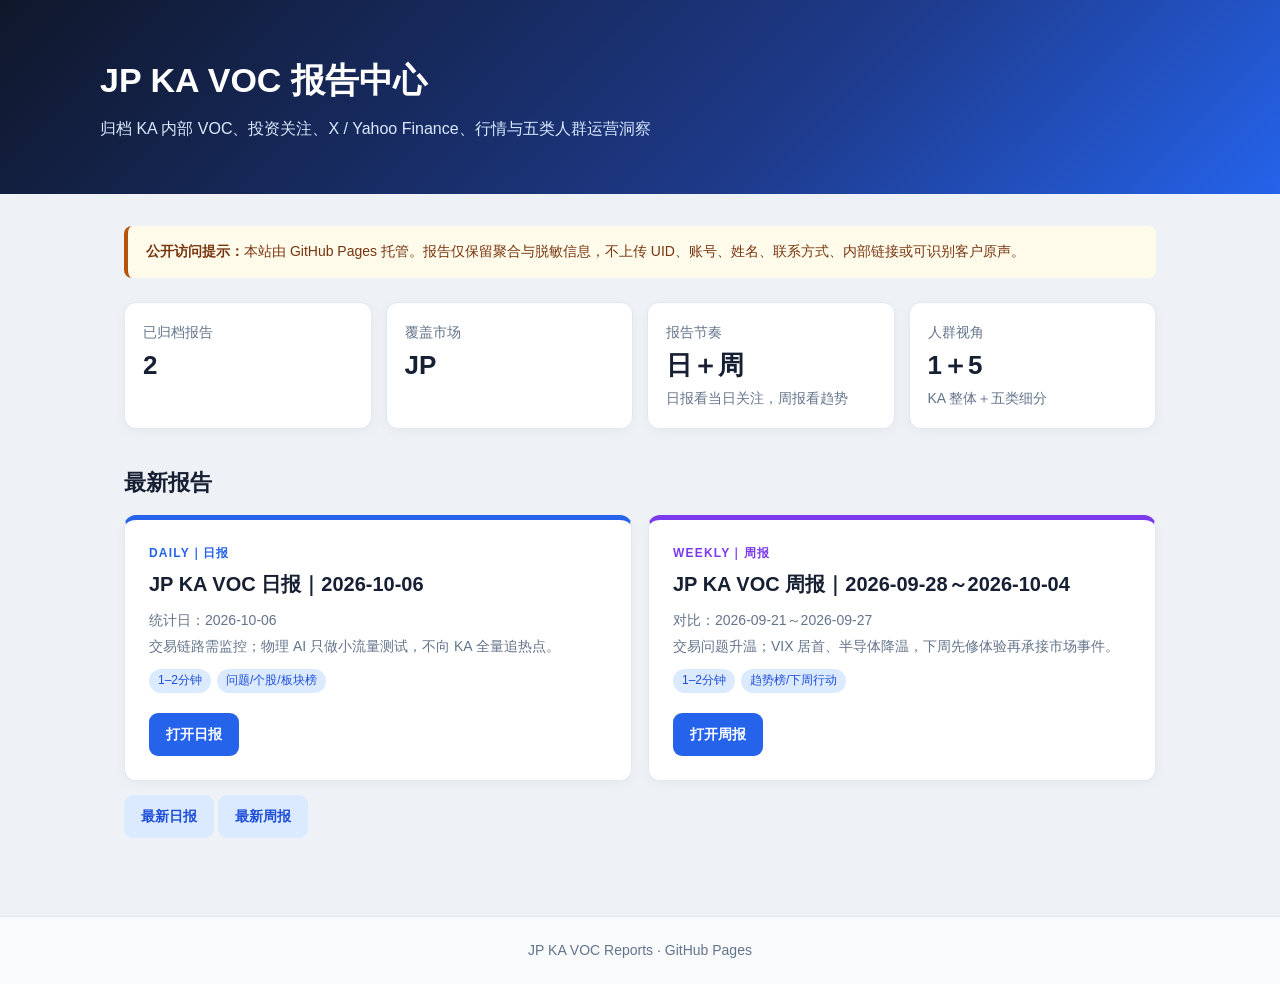
==== commit 2116b6be: "Publish concise KA VOC reports Co-Authored-By: Claude <noreply@anthropic.com>" ====
--- a/index.html
+++ b/index.html
@@ -4,35 +4,26 @@
   <meta charset="utf-8">
   <meta name="viewport" content="width=device-width,initial-scale=1">
   <meta name="robots" content="noindex,nofollow">
-  <title>JP VOC 报告中心</title>
+  <title>JP KA VOC 报告中心</title>
   <link rel="stylesheet" href="assets/site.css">
 </head>
 <body>
-<header>
-  <h1>JP VOC 报告中心</h1>
-  <p>集中归档 JP 市场 THEME、EVENT 与用户原声洞察报告</p>
-</header>
+<header><h1>JP KA VOC 报告中心</h1><p>归档 KA 内部 VOC、投资关注、X / Yahoo Finance、行情与五类人群运营洞察</p></header>
 <main class="wrap">
-  <div class="notice"><strong>公开访问提示：</strong>本站由 GitHub Pages 托管。报告发布前会进行隐私脱敏，但请勿上传 UID、账号、姓名、电话、邮箱或其他敏感信息。</div>
+  <div class="notice"><strong>公开访问提示：</strong>本站由 GitHub Pages 托管。报告仅保留聚合与脱敏信息，不上传 UID、账号、姓名、联系方式、内部链接或可识别客户原声。</div>
   <div class="summary">
-    <div class="card"><div class="label">已归档报告</div><div class="value" id="report-count">1</div></div>
+    <div class="card"><div class="label">已归档报告</div><div class="value" id="report-count">2</div></div>
     <div class="card"><div class="label">覆盖市场</div><div class="value">JP</div></div>
-    <div class="card"><div class="label">报告维度</div><div class="value">3</div><div class="label">THEME · EVENT · VOC</div></div>
+    <div class="card"><div class="label">报告节奏</div><div class="value">日＋周</div><div class="label">日报看当日关注，周报看趋势</div></div>
+    <div class="card"><div class="label">人群视角</div><div class="value">1＋5</div><div class="label">KA 整体＋五类细分</div></div>
   </div>
   <h2 class="section">最新报告</h2>
-  <section id="reports">
-    <article class="report">
-      <div>
-        <h2>JP VOC 周报｜2026-09-28～2026-10-04</h2>
-        <p>分析周期：2026-09-28～2026-10-04　·　对比：2026-09-21～2026-09-27</p>
-        <p>VIX与宏观风险升温；交易失败、派息与企业行动、换汇及资产展示成为主要VOC问题。</p>
-        <div class="tags"><span class="tag">THEME</span><span class="tag">EVENT</span><span class="tag">VOC</span></div>
-      </div>
-      <a class="button" href="reports/2026/2026-09-28_to_2026-10-04/">打开报告</a>
-    </article>
+  <section id="reports" class="report-grid">
+    <article class="report"><div><div class="report-type">DAILY｜日报</div><h2>JP KA VOC 日报｜2026-10-06</h2><p>统计日：2026-10-06</p><p>交易链路需监控；物理 AI 只做小流量测试，不向 KA 全量追热点。</p><div class="tags"><span class="tag">1–2分钟</span><span class="tag">问题/个股/板块榜</span></div></div><a class="button" href="reports/2026/2026-10-06/">打开日报</a></article>
+    <article class="report weekly"><div><div class="report-type">WEEKLY｜周报</div><h2>JP KA VOC 周报｜2026-09-28～2026-10-04</h2><p>对比：2026-09-21～2026-09-27</p><p>交易问题升温；VIX 居首、半导体降温，下周先修体验再承接市场事件。</p><div class="tags"><span class="tag">1–2分钟</span><span class="tag">趋势榜/下周行动</span></div></div><a class="button" href="reports/2026/2026-09-28_to_2026-10-04/">打开周报</a></article>
   </section>
-  <p><a class="button secondary" href="latest.html">打开最新一期固定链接</a></p>
+  <p><a class="button secondary" href="latest-daily.html">最新日报</a> <a class="button secondary" href="latest-weekly.html">最新周报</a></p>
 </main>
-<footer>JP VOC Reports · GitHub Pages</footer>
+<footer>JP KA VOC Reports · GitHub Pages</footer>
 </body>
 </html>
--- a/assets/site.css
+++ b/assets/site.css
@@ -1 +1 @@
-:root{--ink:#172033;--muted:#64748b;--line:#e2e8f0;--blue:#2563eb;--navy:#0f172a;--soft:#f8fafc}*{box-sizing:border-box}body{margin:0;color:var(--ink);background:#eef2f7;font:14px/1.65 -apple-system,BlinkMacSystemFont,"Segoe UI","PingFang SC","Microsoft YaHei",sans-serif}header{padding:52px max(24px,calc((100% - 1080px)/2));color:#fff;background:linear-gradient(135deg,#0f172a,#1e3a8a 62%,#2563eb)}header h1{margin:0 0 8px;font-size:34px}header p{margin:0;color:#dbeafe;font-size:16px}.wrap{max-width:1080px;margin:0 auto;padding:32px 24px 64px}.notice{padding:14px 18px;border-left:4px solid #b45309;border-radius:8px;background:#fffbeb;color:#78350f}.summary{display:grid;grid-template-columns:repeat(3,1fr);gap:14px;margin:24px 0}.card,.report{border:1px solid var(--line);border-radius:12px;background:#fff;box-shadow:0 3px 12px rgba(15,23,42,.04)}.card{padding:18px}.label{color:var(--muted)}.value{font-size:26px;font-weight:750}.report{display:grid;grid-template-columns:1fr auto;gap:22px;align-items:center;padding:22px;margin:14px 0}.report h2{margin:0 0 5px;font-size:19px}.report p{margin:3px 0;color:var(--muted)}.tags{margin-top:10px}.tag{display:inline-block;margin-right:6px;padding:2px 9px;border-radius:999px;color:#1d4ed8;background:#dbeafe;font-size:12px}.button{display:inline-block;padding:10px 17px;border-radius:9px;color:#fff;background:var(--blue);text-decoration:none;font-weight:650;white-space:nowrap}.button.secondary{color:#1d4ed8;background:#dbeafe}h2.section{margin:36px 0 14px;font-size:22px}footer{padding:22px;text-align:center;color:var(--muted);border-top:1px solid var(--line);background:#f8fafc}@media(max-width:720px){.summary{grid-template-columns:1fr}.report{grid-template-columns:1fr}.button{text-align:center}}
+:root{--ink:#172033;--muted:#64748b;--line:#e2e8f0;--blue:#2563eb;--navy:#0f172a;--soft:#f8fafc;--red:#dc2626;--red-soft:#fef2f2;--amber:#b45309;--amber-soft:#fffbeb;--green:#047857;--green-soft:#ecfdf5}*{box-sizing:border-box}html{scroll-behavior:smooth}body{margin:0;color:var(--ink);background:#eef2f7;font:14px/1.65 -apple-system,BlinkMacSystemFont,"Segoe UI","PingFang SC","Microsoft YaHei",sans-serif}header{padding:52px max(24px,calc((100% - 1080px)/2));color:#fff;background:linear-gradient(135deg,#0f172a,#1e3a8a 62%,#2563eb)}header h1{margin:0 0 8px;font-size:34px}header p{margin:0;color:#dbeafe;font-size:16px}.shell{max-width:1120px;margin:0 auto;padding-left:24px;padding-right:24px}.report-hero{padding:42px 0}.report-hero h1{font-size:31px}.eyebrow{color:#67e8f9;font-size:12px;font-weight:750;letter-spacing:.16em}.back{display:inline-block;margin-bottom:18px;color:#bae6fd;text-decoration:none}.wrap{max-width:1080px;margin:0 auto;padding:32px 24px 64px}.notice,.callout{padding:14px 18px;border-left:4px solid var(--amber);border-radius:8px;background:var(--amber-soft);color:#78350f}.callout{border-color:var(--blue);background:#eff6ff;color:var(--ink)}.callout.note{border-color:var(--amber);background:var(--amber-soft)}.callout.green{border-color:var(--green);background:var(--green-soft)}.summary,.cards,.signals{display:grid;grid-template-columns:repeat(4,1fr);gap:14px;margin:24px 0}.card,.report,.panel{border:1px solid var(--line);border-radius:12px;background:#fff;box-shadow:0 3px 12px rgba(15,23,42,.04)}.card{padding:18px}.label,.muted{color:var(--muted)}.value{font-size:26px;font-weight:750}.report-grid{display:grid;grid-template-columns:1fr 1fr;gap:16px}.report{display:flex;flex-direction:column;justify-content:space-between;gap:20px;min-height:250px;padding:24px;margin:0;border-top:5px solid var(--blue)}.report.weekly{border-top-color:#7c3aed}.report h2{margin:4px 0 8px;font-size:20px}.report .button{align-self:flex-start}.report-type{color:var(--blue);font-size:12px;font-weight:800;letter-spacing:.1em}.report.weekly .report-type{color:#7c3aed}.report p{margin:3px 0;color:var(--muted)}.tags{margin-top:10px}.tag{display:inline-block;margin-right:6px;padding:2px 9px;border-radius:999px;color:#1d4ed8;background:#dbeafe;font-size:12px}.tag.p0{color:#991b1b;background:#fee2e2}.tag.p1{color:#92400e;background:#fef3c7}.button{display:inline-block;padding:10px 17px;border-radius:9px;color:#fff;background:var(--blue);text-decoration:none;font-weight:650;white-space:nowrap}.button.secondary{color:#1d4ed8;background:#dbeafe}h2.section{margin:36px 0 14px;font-size:22px}.report-layout{position:relative;max-width:1380px;display:grid;grid-template-columns:190px minmax(0,1120px);gap:26px;padding-top:32px;padding-bottom:64px}.report-content{min-width:0}.toc{position:sticky;top:18px;align-self:start;padding:16px;border:1px solid var(--line);border-radius:12px;background:#fff}.toc strong{display:block;margin-bottom:8px}.toc a{display:block;padding:7px 8px;border-radius:7px;color:#475569;text-decoration:none}.toc a:hover{color:#1d4ed8;background:#eff6ff}.report-content h2{margin:40px 0 15px;padding-bottom:9px;border-bottom:2px solid var(--line);font-size:23px;scroll-margin-top:18px}.report-content h3{margin:22px 0 10px}.lead{font-size:16px}.executive{font-size:15px}.source{padding:18px 20px;border:1px solid var(--line);border-radius:10px;background:var(--soft);color:#475569}.source a{color:#1d4ed8}.signals{grid-template-columns:repeat(4,1fr)}.signal-card{position:relative;padding:20px 17px 17px;border:1px solid var(--line);border-radius:12px;background:#fff;overflow:hidden}.signal-card i{position:absolute;inset:0 0 auto;width:100%;height:5px}.signal-card.stable i{background:var(--green)}.signal-card.alert i{background:var(--red)}.signal-card.watch i{background:var(--amber)}.signal-card strong,.signal-card small,.signal-card span{display:block}.signal-card small,.signal-card span{color:var(--muted)}table{width:100%;border-collapse:collapse;margin:13px 0 23px;background:#fff}th,td{padding:11px 12px;border:1px solid var(--line);text-align:left;vertical-align:top}th{background:#f1f5f9;font-weight:680;white-space:nowrap}tbody tr:nth-child(even){background:#fbfdff}.num{text-align:right;font-variant-numeric:tabular-nums}.up{color:var(--red);font-weight:700}.down{color:var(--green);font-weight:700}ul,ol{margin:8px 0 8px 22px;padding:0}.decision-card{margin:18px 0;padding:22px 24px;border:1px solid var(--line);border-left:6px solid var(--blue);border-radius:14px;background:#fff;box-shadow:0 4px 16px rgba(15,23,42,.05)}.decision-card.keep{border-left-color:var(--green)}.decision-card.hold{border-left-color:var(--amber)}.decision-head{display:flex;align-items:flex-start;gap:14px;margin-bottom:10px}.decision-head h3{margin:4px 0 0;font-size:20px}.decision-no{display:flex;flex:0 0 38px;align-items:center;justify-content:center;width:38px;height:38px;border-radius:50%;color:#fff;background:var(--navy);font-weight:800}.decision-label{margin:3px 0 0;color:var(--muted);font-weight:700}footer{padding:22px;text-align:center;color:var(--muted);border-top:1px solid var(--line);background:#f8fafc}@media(max-width:1100px){.report-layout{display:block;max-width:1120px}.toc{position:static;display:flex;gap:6px;overflow-x:auto;margin-bottom:18px}.toc strong{display:none}.toc a{white-space:nowrap}}@media(max-width:820px){.summary,.cards,.signals{grid-template-columns:1fr 1fr}table{display:block;overflow-x:auto;font-size:12px}}@media(max-width:720px){.report-grid{grid-template-columns:1fr}.report{min-height:0}.report .button{align-self:stretch;text-align:center}}@media(max-width:520px){.summary,.cards,.signals{grid-template-columns:1fr}.shell{padding-left:17px;padding-right:17px}.button{text-align:center}}.brief-report{max-width:980px;margin:0 auto;padding-top:28px;padding-bottom:52px}.brief-summary{padding:20px 24px;border-radius:14px;color:#fff;background:linear-gradient(135deg,#172554,#1d4ed8)}.brief-summary h2{margin:0 0 10px;font-size:20px}.brief-summary ol{margin:0 0 0 22px}.brief-summary li{margin:7px 0}.rank-section{margin-top:22px;padding:18px 20px;border:1px solid var(--line);border-radius:14px;background:#fff;box-shadow:0 3px 12px rgba(15,23,42,.04)}.rank-head{display:flex;align-items:baseline;justify-content:space-between;gap:12px;margin-bottom:8px}.rank-head h2{margin:0;font-size:19px}.rank-head span{color:var(--muted);font-size:12px}.ranking{list-style:none;margin:0;padding:0}.ranking li{display:grid;grid-template-columns:30px minmax(0,1fr) auto;gap:10px;align-items:center;padding:9px 0;border-bottom:1px solid #edf1f5}.ranking li:last-child{border-bottom:0}.ranking .rank{display:grid;place-items:center;width:25px;height:25px;border-radius:7px;color:#fff;background:var(--navy);font-size:12px;font-weight:800}.ranking strong,.ranking small{display:block}.ranking small{margin-top:1px;color:var(--muted);font-size:12px}.ranking.compact li{padding:7px 0}.pill{padding:2px 8px;border-radius:999px;color:#475569;background:#f1f5f9;font-size:11px;font-style:normal;white-space:nowrap}.pill.risk{color:#991b1b;background:#fee2e2}.pill.watch{color:#92400e;background:#fef3c7}.pill.good{color:#065f46;background:#d1fae5}.one-line{margin:10px 0 0;padding:9px 11px;border-radius:8px;color:#475569;background:var(--soft);font-size:13px}.market-line{margin-top:18px;border-left:3px solid var(--blue)}.rank-grid,.brief-split{display:grid;grid-template-columns:1fr 1fr;gap:16px}.brief-split{margin-top:20px}.brief-split>div{padding:17px 19px;border:1px solid var(--line);border-radius:12px;background:#fff}.brief-split h2,.action-strip h2{margin:0 0 8px;font-size:18px}.short-list{margin:0 0 0 20px}.short-list li{margin:7px 0}.action-strip{margin-top:20px;padding:18px 20px;border-left:5px solid var(--green);border-radius:12px;background:var(--green-soft)}.action-strip ol{margin:0 0 0 20px}.missing-line{margin:14px 0;padding:10px 13px;border-radius:8px;color:#78350f;background:var(--amber-soft);font-size:12px}.method{margin-top:18px;color:var(--muted);font-size:12px}.method summary{cursor:pointer;font-weight:700;color:#475569}.method a{color:#1d4ed8}.action-ranking li{padding:11px 0}@media(max-width:760px){.rank-grid,.brief-split{grid-template-columns:1fr}.brief-report{padding-left:16px;padding-right:16px}.ranking li{grid-template-columns:28px minmax(0,1fr) auto}.brief-summary{padding:18px}}@media print{body{background:#fff}.toc,.back{display:none}.report-layout{display:block}.callout,.card,.decision-card,.rank-section{break-inside:avoid}}
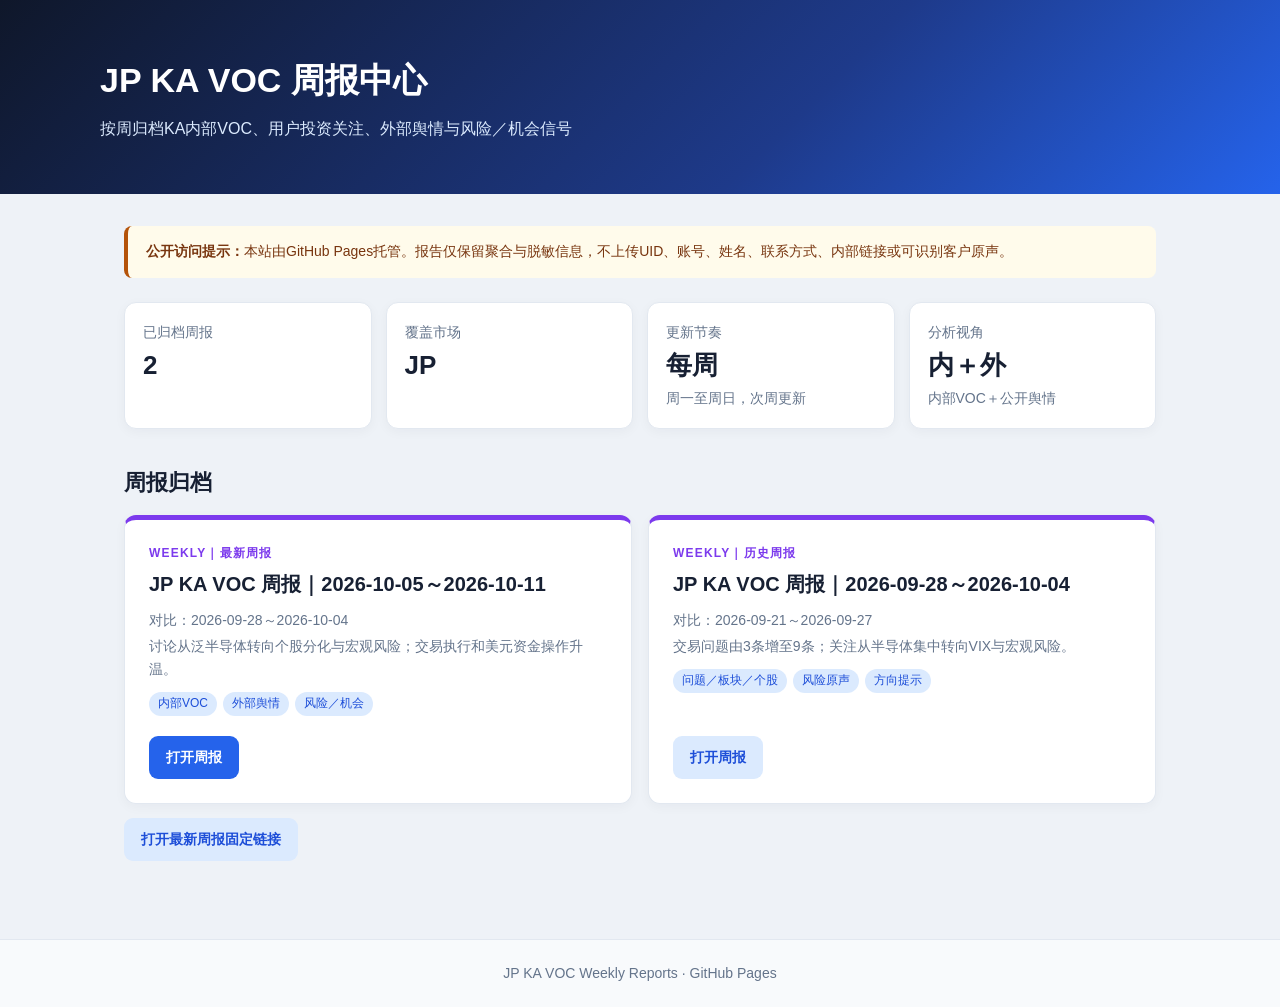
==== commit caf4ebff: "Publish KA VOC weekly reports and remove daily report" ====
--- a/index.html
+++ b/index.html
@@ -4,26 +4,26 @@
   <meta charset="utf-8">
   <meta name="viewport" content="width=device-width,initial-scale=1">
   <meta name="robots" content="noindex,nofollow">
-  <title>JP KA VOC 报告中心</title>
-  <link rel="stylesheet" href="assets/site.css">
+  <title>JP KA VOC 周报中心</title>
+  <link rel="stylesheet" href="assets/site.css?v=6">
 </head>
 <body>
-<header><h1>JP KA VOC 报告中心</h1><p>归档 KA 内部 VOC、投资关注、X / Yahoo Finance、行情与五类人群运营洞察</p></header>
+<header><h1>JP KA VOC 周报中心</h1><p>按周归档KA内部VOC、用户投资关注、外部舆情与风险／机会信号</p></header>
 <main class="wrap">
-  <div class="notice"><strong>公开访问提示：</strong>本站由 GitHub Pages 托管。报告仅保留聚合与脱敏信息，不上传 UID、账号、姓名、联系方式、内部链接或可识别客户原声。</div>
+  <div class="notice"><strong>公开访问提示：</strong>本站由GitHub Pages托管。报告仅保留聚合与脱敏信息，不上传UID、账号、姓名、联系方式、内部链接或可识别客户原声。</div>
   <div class="summary">
-    <div class="card"><div class="label">已归档报告</div><div class="value" id="report-count">2</div></div>
+    <div class="card"><div class="label">已归档周报</div><div class="value" id="report-count">2</div></div>
     <div class="card"><div class="label">覆盖市场</div><div class="value">JP</div></div>
-    <div class="card"><div class="label">报告节奏</div><div class="value">日＋周</div><div class="label">日报看当日关注，周报看趋势</div></div>
-    <div class="card"><div class="label">人群视角</div><div class="value">1＋5</div><div class="label">KA 整体＋五类细分</div></div>
+    <div class="card"><div class="label">更新节奏</div><div class="value">每周</div><div class="label">周一至周日，次周更新</div></div>
+    <div class="card"><div class="label">分析视角</div><div class="value">内＋外</div><div class="label">内部VOC＋公开舆情</div></div>
   </div>
-  <h2 class="section">最新报告</h2>
+  <h2 class="section">周报归档</h2>
   <section id="reports" class="report-grid">
-    <article class="report"><div><div class="report-type">DAILY｜日报</div><h2>JP KA VOC 日报｜2026-10-06</h2><p>统计日：2026-10-06</p><p>交易链路需监控；物理 AI 只做小流量测试，不向 KA 全量追热点。</p><div class="tags"><span class="tag">1–2分钟</span><span class="tag">问题/个股/板块榜</span></div></div><a class="button" href="reports/2026/2026-10-06/">打开日报</a></article>
-    <article class="report weekly"><div><div class="report-type">WEEKLY｜周报</div><h2>JP KA VOC 周报｜2026-09-28～2026-10-04</h2><p>对比：2026-09-21～2026-09-27</p><p>交易问题升温；VIX 居首、半导体降温，下周先修体验再承接市场事件。</p><div class="tags"><span class="tag">1–2分钟</span><span class="tag">趋势榜/下周行动</span></div></div><a class="button" href="reports/2026/2026-09-28_to_2026-10-04/">打开周报</a></article>
+    <article class="report weekly"><div><div class="report-type">WEEKLY｜最新周报</div><h2>JP KA VOC 周报｜2026-10-05～2026-10-11</h2><p>对比：2026-09-28～2026-10-04</p><p>讨论从泛半导体转向个股分化与宏观风险；交易执行和美元资金操作升温。</p><div class="tags"><span class="tag">内部VOC</span><span class="tag">外部舆情</span><span class="tag">风险／机会</span></div></div><a class="button" href="reports/2026/2026-10-05_to_2026-10-11/">打开周报</a></article>
+    <article class="report weekly"><div><div class="report-type">WEEKLY｜历史周报</div><h2>JP KA VOC 周报｜2026-09-28～2026-10-04</h2><p>对比：2026-09-21～2026-09-27</p><p>交易问题由3条增至9条；关注从半导体集中转向VIX与宏观风险。</p><div class="tags"><span class="tag">问题／板块／个股</span><span class="tag">风险原声</span><span class="tag">方向提示</span></div></div><a class="button secondary" href="reports/2026/2026-09-28_to_2026-10-04/">打开周报</a></article>
   </section>
-  <p><a class="button secondary" href="latest-daily.html">最新日报</a> <a class="button secondary" href="latest-weekly.html">最新周报</a></p>
+  <p><a class="button secondary" href="latest-weekly.html">打开最新周报固定链接</a></p>
 </main>
-<footer>JP KA VOC Reports · GitHub Pages</footer>
+<footer>JP KA VOC Weekly Reports · GitHub Pages</footer>
 </body>
 </html>
--- a/assets/site.css
+++ b/assets/site.css
@@ -1 +1,26 @@
-:root{--ink:#172033;--muted:#64748b;--line:#e2e8f0;--blue:#2563eb;--navy:#0f172a;--soft:#f8fafc;--red:#dc2626;--red-soft:#fef2f2;--amber:#b45309;--amber-soft:#fffbeb;--green:#047857;--green-soft:#ecfdf5}*{box-sizing:border-box}html{scroll-behavior:smooth}body{margin:0;color:var(--ink);background:#eef2f7;font:14px/1.65 -apple-system,BlinkMacSystemFont,"Segoe UI","PingFang SC","Microsoft YaHei",sans-serif}header{padding:52px max(24px,calc((100% - 1080px)/2));color:#fff;background:linear-gradient(135deg,#0f172a,#1e3a8a 62%,#2563eb)}header h1{margin:0 0 8px;font-size:34px}header p{margin:0;color:#dbeafe;font-size:16px}.shell{max-width:1120px;margin:0 auto;padding-left:24px;padding-right:24px}.report-hero{padding:42px 0}.report-hero h1{font-size:31px}.eyebrow{color:#67e8f9;font-size:12px;font-weight:750;letter-spacing:.16em}.back{display:inline-block;margin-bottom:18px;color:#bae6fd;text-decoration:none}.wrap{max-width:1080px;margin:0 auto;padding:32px 24px 64px}.notice,.callout{padding:14px 18px;border-left:4px solid var(--amber);border-radius:8px;background:var(--amber-soft);color:#78350f}.callout{border-color:var(--blue);background:#eff6ff;color:var(--ink)}.callout.note{border-color:var(--amber);background:var(--amber-soft)}.callout.green{border-color:var(--green);background:var(--green-soft)}.summary,.cards,.signals{display:grid;grid-template-columns:repeat(4,1fr);gap:14px;margin:24px 0}.card,.report,.panel{border:1px solid var(--line);border-radius:12px;background:#fff;box-shadow:0 3px 12px rgba(15,23,42,.04)}.card{padding:18px}.label,.muted{color:var(--muted)}.value{font-size:26px;font-weight:750}.report-grid{display:grid;grid-template-columns:1fr 1fr;gap:16px}.report{display:flex;flex-direction:column;justify-content:space-between;gap:20px;min-height:250px;padding:24px;margin:0;border-top:5px solid var(--blue)}.report.weekly{border-top-color:#7c3aed}.report h2{margin:4px 0 8px;font-size:20px}.report .button{align-self:flex-start}.report-type{color:var(--blue);font-size:12px;font-weight:800;letter-spacing:.1em}.report.weekly .report-type{color:#7c3aed}.report p{margin:3px 0;color:var(--muted)}.tags{margin-top:10px}.tag{display:inline-block;margin-right:6px;padding:2px 9px;border-radius:999px;color:#1d4ed8;background:#dbeafe;font-size:12px}.tag.p0{color:#991b1b;background:#fee2e2}.tag.p1{color:#92400e;background:#fef3c7}.button{display:inline-block;padding:10px 17px;border-radius:9px;color:#fff;background:var(--blue);text-decoration:none;font-weight:650;white-space:nowrap}.button.secondary{color:#1d4ed8;background:#dbeafe}h2.section{margin:36px 0 14px;font-size:22px}.report-layout{position:relative;max-width:1380px;display:grid;grid-template-columns:190px minmax(0,1120px);gap:26px;padding-top:32px;padding-bottom:64px}.report-content{min-width:0}.toc{position:sticky;top:18px;align-self:start;padding:16px;border:1px solid var(--line);border-radius:12px;background:#fff}.toc strong{display:block;margin-bottom:8px}.toc a{display:block;padding:7px 8px;border-radius:7px;color:#475569;text-decoration:none}.toc a:hover{color:#1d4ed8;background:#eff6ff}.report-content h2{margin:40px 0 15px;padding-bottom:9px;border-bottom:2px solid var(--line);font-size:23px;scroll-margin-top:18px}.report-content h3{margin:22px 0 10px}.lead{font-size:16px}.executive{font-size:15px}.source{padding:18px 20px;border:1px solid var(--line);border-radius:10px;background:var(--soft);color:#475569}.source a{color:#1d4ed8}.signals{grid-template-columns:repeat(4,1fr)}.signal-card{position:relative;padding:20px 17px 17px;border:1px solid var(--line);border-radius:12px;background:#fff;overflow:hidden}.signal-card i{position:absolute;inset:0 0 auto;width:100%;height:5px}.signal-card.stable i{background:var(--green)}.signal-card.alert i{background:var(--red)}.signal-card.watch i{background:var(--amber)}.signal-card strong,.signal-card small,.signal-card span{display:block}.signal-card small,.signal-card span{color:var(--muted)}table{width:100%;border-collapse:collapse;margin:13px 0 23px;background:#fff}th,td{padding:11px 12px;border:1px solid var(--line);text-align:left;vertical-align:top}th{background:#f1f5f9;font-weight:680;white-space:nowrap}tbody tr:nth-child(even){background:#fbfdff}.num{text-align:right;font-variant-numeric:tabular-nums}.up{color:var(--red);font-weight:700}.down{color:var(--green);font-weight:700}ul,ol{margin:8px 0 8px 22px;padding:0}.decision-card{margin:18px 0;padding:22px 24px;border:1px solid var(--line);border-left:6px solid var(--blue);border-radius:14px;background:#fff;box-shadow:0 4px 16px rgba(15,23,42,.05)}.decision-card.keep{border-left-color:var(--green)}.decision-card.hold{border-left-color:var(--amber)}.decision-head{display:flex;align-items:flex-start;gap:14px;margin-bottom:10px}.decision-head h3{margin:4px 0 0;font-size:20px}.decision-no{display:flex;flex:0 0 38px;align-items:center;justify-content:center;width:38px;height:38px;border-radius:50%;color:#fff;background:var(--navy);font-weight:800}.decision-label{margin:3px 0 0;color:var(--muted);font-weight:700}footer{padding:22px;text-align:center;color:var(--muted);border-top:1px solid var(--line);background:#f8fafc}@media(max-width:1100px){.report-layout{display:block;max-width:1120px}.toc{position:static;display:flex;gap:6px;overflow-x:auto;margin-bottom:18px}.toc strong{display:none}.toc a{white-space:nowrap}}@media(max-width:820px){.summary,.cards,.signals{grid-template-columns:1fr 1fr}table{display:block;overflow-x:auto;font-size:12px}}@media(max-width:720px){.report-grid{grid-template-columns:1fr}.report{min-height:0}.report .button{align-self:stretch;text-align:center}}@media(max-width:520px){.summary,.cards,.signals{grid-template-columns:1fr}.shell{padding-left:17px;padding-right:17px}.button{text-align:center}}.brief-report{max-width:980px;margin:0 auto;padding-top:28px;padding-bottom:52px}.brief-summary{padding:20px 24px;border-radius:14px;color:#fff;background:linear-gradient(135deg,#172554,#1d4ed8)}.brief-summary h2{margin:0 0 10px;font-size:20px}.brief-summary ol{margin:0 0 0 22px}.brief-summary li{margin:7px 0}.rank-section{margin-top:22px;padding:18px 20px;border:1px solid var(--line);border-radius:14px;background:#fff;box-shadow:0 3px 12px rgba(15,23,42,.04)}.rank-head{display:flex;align-items:baseline;justify-content:space-between;gap:12px;margin-bottom:8px}.rank-head h2{margin:0;font-size:19px}.rank-head span{color:var(--muted);font-size:12px}.ranking{list-style:none;margin:0;padding:0}.ranking li{display:grid;grid-template-columns:30px minmax(0,1fr) auto;gap:10px;align-items:center;padding:9px 0;border-bottom:1px solid #edf1f5}.ranking li:last-child{border-bottom:0}.ranking .rank{display:grid;place-items:center;width:25px;height:25px;border-radius:7px;color:#fff;background:var(--navy);font-size:12px;font-weight:800}.ranking strong,.ranking small{display:block}.ranking small{margin-top:1px;color:var(--muted);font-size:12px}.ranking.compact li{padding:7px 0}.pill{padding:2px 8px;border-radius:999px;color:#475569;background:#f1f5f9;font-size:11px;font-style:normal;white-space:nowrap}.pill.risk{color:#991b1b;background:#fee2e2}.pill.watch{color:#92400e;background:#fef3c7}.pill.good{color:#065f46;background:#d1fae5}.one-line{margin:10px 0 0;padding:9px 11px;border-radius:8px;color:#475569;background:var(--soft);font-size:13px}.market-line{margin-top:18px;border-left:3px solid var(--blue)}.rank-grid,.brief-split{display:grid;grid-template-columns:1fr 1fr;gap:16px}.brief-split{margin-top:20px}.brief-split>div{padding:17px 19px;border:1px solid var(--line);border-radius:12px;background:#fff}.brief-split h2,.action-strip h2{margin:0 0 8px;font-size:18px}.short-list{margin:0 0 0 20px}.short-list li{margin:7px 0}.action-strip{margin-top:20px;padding:18px 20px;border-left:5px solid var(--green);border-radius:12px;background:var(--green-soft)}.action-strip ol{margin:0 0 0 20px}.missing-line{margin:14px 0;padding:10px 13px;border-radius:8px;color:#78350f;background:var(--amber-soft);font-size:12px}.method{margin-top:18px;color:var(--muted);font-size:12px}.method summary{cursor:pointer;font-weight:700;color:#475569}.method a{color:#1d4ed8}.action-ranking li{padding:11px 0}@media(max-width:760px){.rank-grid,.brief-split{grid-template-columns:1fr}.brief-report{padding-left:16px;padding-right:16px}.ranking li{grid-template-columns:28px minmax(0,1fr) auto}.brief-summary{padding:18px}}@media print{body{background:#fff}.toc,.back{display:none}.report-layout{display:block}.callout,.card,.decision-card,.rank-section{break-inside:avoid}}
+:root{--ink:#172033;--muted:#64748b;--line:#e2e8f0;--blue:#2563eb;--navy:#0f172a;--soft:#f8fafc;--red:#dc2626;--red-soft:#fef2f2;--amber:#b45309;--amber-soft:#fffbeb;--green:#047857;--green-soft:#ecfdf5}*{box-sizing:border-box}html{scroll-behavior:smooth}body{margin:0;color:var(--ink);background:#eef2f7;font:14px/1.65 -apple-system,BlinkMacSystemFont,"Segoe UI","PingFang SC","Microsoft YaHei",sans-serif}header{padding:52px max(24px,calc((100% - 1080px)/2));color:#fff;background:linear-gradient(135deg,#0f172a,#1e3a8a 62%,#2563eb)}header h1{margin:0 0 8px;font-size:34px}header p{margin:0;color:#dbeafe;font-size:16px}.shell{max-width:1120px;margin:0 auto;padding-left:24px;padding-right:24px}.report-hero{padding:42px 0}.report-hero h1{font-size:31px}.eyebrow{color:#67e8f9;font-size:12px;font-weight:750;letter-spacing:.16em}.back{display:inline-block;margin-bottom:18px;color:#bae6fd;text-decoration:none}.wrap{max-width:1080px;margin:0 auto;padding:32px 24px 64px}.notice,.callout{padding:14px 18px;border-left:4px solid var(--amber);border-radius:8px;background:var(--amber-soft);color:#78350f}.callout{border-color:var(--blue);background:#eff6ff;color:var(--ink)}.callout.note{border-color:var(--amber);background:var(--amber-soft)}.callout.green{border-color:var(--green);background:var(--green-soft)}.summary,.cards,.signals{display:grid;grid-template-columns:repeat(4,1fr);gap:14px;margin:24px 0}.card,.report,.panel{border:1px solid var(--line);border-radius:12px;background:#fff;box-shadow:0 3px 12px rgba(15,23,42,.04)}.card{padding:18px}.label,.muted{color:var(--muted)}.value{font-size:26px;font-weight:750}.report-grid{display:grid;grid-template-columns:1fr 1fr;gap:16px}.report{display:flex;flex-direction:column;justify-content:space-between;gap:20px;min-height:250px;padding:24px;margin:0;border-top:5px solid var(--blue)}.report.weekly{border-top-color:#7c3aed}.report h2{margin:4px 0 8px;font-size:20px}.report .button{align-self:flex-start}.report-type{color:var(--blue);font-size:12px;font-weight:800;letter-spacing:.1em}.report.weekly .report-type{color:#7c3aed}.report p{margin:3px 0;color:var(--muted)}.tags{margin-top:10px}.tag{display:inline-block;margin-right:6px;padding:2px 9px;border-radius:999px;color:#1d4ed8;background:#dbeafe;font-size:12px}.tag.p0{color:#991b1b;background:#fee2e2}.tag.p1{color:#92400e;background:#fef3c7}.button{display:inline-block;padding:10px 17px;border-radius:9px;color:#fff;background:var(--blue);text-decoration:none;font-weight:650;white-space:nowrap}.button.secondary{color:#1d4ed8;background:#dbeafe}h2.section{margin:36px 0 14px;font-size:22px}.report-layout{position:relative;max-width:1380px;display:grid;grid-template-columns:190px minmax(0,1120px);gap:26px;padding-top:32px;padding-bottom:64px}.report-content{min-width:0}.toc{position:sticky;top:18px;align-self:start;padding:16px;border:1px solid var(--line);border-radius:12px;background:#fff}.toc strong{display:block;margin-bottom:8px}.toc a{display:block;padding:7px 8px;border-radius:7px;color:#475569;text-decoration:none}.toc a:hover{color:#1d4ed8;background:#eff6ff}.report-content h2{margin:40px 0 15px;padding-bottom:9px;border-bottom:2px solid var(--line);font-size:23px;scroll-margin-top:18px}.report-content h3{margin:22px 0 10px}.lead{font-size:16px}.executive{font-size:15px}.source{padding:18px 20px;border:1px solid var(--line);border-radius:10px;background:var(--soft);color:#475569}.source a{color:#1d4ed8}.signals{grid-template-columns:repeat(4,1fr)}.signal-card{position:relative;padding:20px 17px 17px;border:1px solid var(--line);border-radius:12px;background:#fff;overflow:hidden}.signal-card i{position:absolute;inset:0 0 auto;width:100%;height:5px}.signal-card.stable i{background:var(--green)}.signal-card.alert i{background:var(--red)}.signal-card.watch i{background:var(--amber)}.signal-card strong,.signal-card small,.signal-card span{display:block}.signal-card small,.signal-card span{color:var(--muted)}table{width:100%;border-collapse:collapse;margin:13px 0 23px;background:#fff}th,td{padding:11px 12px;border:1px solid var(--line);text-align:left;vertical-align:top}th{background:#f1f5f9;font-weight:680;white-space:nowrap}tbody tr:nth-child(even){background:#fbfdff}.num{text-align:right;font-variant-numeric:tabular-nums}.up{color:var(--red);font-weight:700}.down{color:var(--green);font-weight:700}ul,ol{margin:8px 0 8px 22px;padding:0}.decision-card{margin:18px 0;padding:22px 24px;border:1px solid var(--line);border-left:6px solid var(--blue);border-radius:14px;background:#fff;box-shadow:0 4px 16px rgba(15,23,42,.05)}.decision-card.keep{border-left-color:var(--green)}.decision-card.hold{border-left-color:var(--amber)}.decision-head{display:flex;align-items:flex-start;gap:14px;margin-bottom:10px}.decision-head h3{margin:4px 0 0;font-size:20px}.decision-no{display:flex;flex:0 0 38px;align-items:center;justify-content:center;width:38px;height:38px;border-radius:50%;color:#fff;background:var(--navy);font-weight:800}.decision-label{margin:3px 0 0;color:var(--muted);font-weight:700}footer{padding:22px;text-align:center;color:var(--muted);border-top:1px solid var(--line);background:#f8fafc}@media(max-width:1100px){.report-layout{display:block;max-width:1120px}.toc{position:static;display:flex;gap:6px;overflow-x:auto;margin-bottom:18px}.toc strong{display:none}.toc a{white-space:nowrap}}@media(max-width:820px){.summary,.cards,.signals{grid-template-columns:1fr 1fr}table{display:block;overflow-x:auto;font-size:12px}}@media(max-width:720px){.report-grid{grid-template-columns:1fr}.report{min-height:0}.report .button{align-self:stretch;text-align:center}}@media(max-width:520px){.summary,.cards,.signals{grid-template-columns:1fr}.shell{padding-left:17px;padding-right:17px}.button{text-align:center}}.brief-report{max-width:980px;margin:0 auto;padding-top:28px;padding-bottom:52px}.brief-summary{padding:20px 24px;border-radius:14px;color:#fff;background:linear-gradient(135deg,#172554,#1d4ed8)}.brief-summary h2{margin:0 0 10px;font-size:20px}.brief-summary ol{margin:0 0 0 22px}.brief-summary li{margin:7px 0}.rank-section{margin-top:22px;padding:18px 20px;border:1px solid var(--line);border-radius:14px;background:#fff;box-shadow:0 3px 12px rgba(15,23,42,.04)}.rank-head{display:flex;align-items:baseline;justify-content:space-between;gap:12px;margin-bottom:8px}.rank-head h2{margin:0;font-size:19px}.rank-head span{color:var(--muted);font-size:12px}.ranking{list-style:none;margin:0;padding:0}.ranking li{display:grid;grid-template-columns:30px minmax(0,1fr) auto;gap:10px;align-items:center;padding:9px 0;border-bottom:1px solid #edf1f5}.ranking li:last-child{border-bottom:0}.ranking .rank{display:grid;place-items:center;width:25px;height:25px;border-radius:7px;color:#fff;background:var(--navy);font-size:12px;font-weight:800}.ranking strong,.ranking small{display:block}.ranking small{margin-top:1px;color:var(--muted);font-size:12px}.ranking.compact li{padding:7px 0}.pill{padding:2px 8px;border-radius:999px;color:#475569;background:#f1f5f9;font-size:11px;font-style:normal;white-space:nowrap}.pill.risk{color:#991b1b;background:#fee2e2}.pill.watch{color:#92400e;background:#fef3c7}.pill.good{color:#065f46;background:#d1fae5}.one-line{margin:10px 0 0;padding:9px 11px;border-radius:8px;color:#475569;background:var(--soft);font-size:13px}.market-line{margin-top:18px;border-left:3px solid var(--blue)}.rank-grid,.brief-split{display:grid;grid-template-columns:1fr 1fr;gap:16px}.brief-split{margin-top:20px}.brief-split>div{padding:17px 19px;border:1px solid var(--line);border-radius:12px;background:#fff}.brief-split h2,.action-strip h2{margin:0 0 8px;font-size:18px}.short-list{margin:0 0 0 20px}.short-list li{margin:7px 0}.action-strip{margin-top:20px;padding:18px 20px;border-left:5px solid var(--green);border-radius:12px;background:var(--green-soft)}.action-strip ol{margin:0 0 0 20px}.missing-line{margin:14px 0;padding:10px 13px;border-radius:8px;color:#78350f;background:var(--amber-soft);font-size:12px}.method{margin-top:18px;color:var(--muted);font-size:12px}.method summary{cursor:pointer;font-weight:700;color:#475569}.method a{color:#1d4ed8}.action-ranking li{padding:11px 0}@media(max-width:760px){.rank-grid,.brief-split{grid-template-columns:1fr}.brief-report{padding-left:16px;padding-right:16px}.ranking li{grid-template-columns:28px minmax(0,1fr) auto}.brief-summary{padding:18px}}.signal-report{max-width:1180px;margin:0 auto;padding-top:28px;padding-bottom:52px}.signal-overview{display:grid;grid-template-columns:repeat(4,1fr);gap:12px}.signal-overview>div{display:flex;flex-direction:column;padding:17px 18px;border:1px solid var(--line);border-radius:12px;background:#fff}.signal-overview small,.signal-overview span{color:var(--muted)}.signal-overview strong{margin:3px 0;font-size:27px}.signal-callout{display:flex;gap:14px;align-items:center;margin:16px 0 20px;padding:15px 18px;border-left:5px solid var(--blue);border-radius:10px;background:#eff6ff}.signal-callout strong{white-space:nowrap}.signal-columns{display:grid;grid-template-columns:repeat(3,1fr);gap:14px}.signal-rank{padding:17px 18px;border:1px solid var(--line);border-radius:14px;background:#fff;box-shadow:0 3px 12px rgba(15,23,42,.04)}.signal-rank>header,.risk-grid article>header,.section-head{display:flex;align-items:center;justify-content:space-between;gap:10px}.signal-rank h2,.section-head h2{margin:0;padding:0;border:0;font-size:19px}.signal-rank header small,.signal-rank header span,.section-head span{color:var(--muted);font-size:11px}.signal-rank ol{list-style:none;margin:12px 0 0;padding:0}.signal-rank li{display:grid;grid-template-columns:25px minmax(0,1fr) auto;gap:8px;align-items:center;padding:9px 0;border-bottom:1px solid #edf1f5}.signal-rank li:last-child{border-bottom:0}.signal-rank li>b{display:grid;place-items:center;width:23px;height:23px;border-radius:7px;color:#fff;background:var(--navy);font-size:11px}.signal-rank li strong,.signal-rank li small{display:block}.signal-rank li small{color:var(--muted);font-size:11px}.signal-rank>p{margin:11px 0 0;padding:9px 10px;border-radius:8px;color:#475569;background:var(--soft);font-size:12px}.status{padding:2px 7px;border-radius:999px;color:#475569;background:#f1f5f9;font-size:10px;font-style:normal;white-space:nowrap}.status.risk,.risk-level{color:#991b1b;background:#fee2e2}.status.watch,.risk-level.watch{color:#92400e;background:#fef3c7}.status.good{color:#065f46;background:#d1fae5}.external-signal,.segment-signal{display:flex;justify-content:space-between;gap:20px;align-items:center;margin-top:16px;padding:14px 17px;border:1px solid var(--line);border-radius:11px;background:#fff}.external-signal div{flex:0 0 250px}.external-signal small,.external-signal strong{display:block}.external-signal small,.external-signal p{color:var(--muted)}.external-signal p{margin:0}.segment-signal{border-left:4px solid var(--amber);background:var(--amber-soft)}.segment-signal h2{margin:0;font-size:17px}.segment-signal p{margin:3px 0}.segment-signal>span{white-space:nowrap;color:#92400e;font-weight:700}.section-heading{margin:28px 0 12px;font-size:21px}.risk-grid,.direction-grid{display:grid;grid-template-columns:repeat(3,1fr);gap:14px}.risk-grid article,.direction-grid article{padding:17px 18px;border:1px solid var(--line);border-radius:12px;background:#fff}.risk-level{padding:2px 8px;border-radius:999px;font-size:10px}.risk-grid blockquote{margin:12px 0 8px;padding:10px 12px;border-left:4px solid var(--red);background:var(--red-soft);font-size:13px}.risk-grid p,.direction-grid p{margin:5px 0;color:#475569}.direction-section{margin-top:24px}.direction-grid{margin-top:10px}.direction-grid article{border-top:4px solid var(--blue)}.direction-grid em{display:inline-block;margin-bottom:6px;padding:2px 8px;border-radius:999px;color:#1d4ed8;background:#dbeafe;font-size:11px;font-style:normal}.direction-grid strong{display:block;font-size:16px}.method{margin-top:18px;padding:10px 0;color:var(--muted);font-size:11px}.method summary{cursor:pointer;font-weight:700;color:#475569}.method a{color:#1d4ed8}@media(max-width:980px){.signal-columns{grid-template-columns:1fr 1fr}.signal-rank:last-child{grid-column:1/-1}.signal-overview{grid-template-columns:1fr 1fr}}@media(max-width:700px){.signal-columns,.risk-grid,.direction-grid,.signal-overview{grid-template-columns:1fr}.signal-rank:last-child{grid-column:auto}.signal-callout,.external-signal,.segment-signal{align-items:flex-start;flex-direction:column}.external-signal div{flex:auto}.signal-report{padding-left:16px;padding-right:16px}}@media print{body{background:#fff}.toc,.back{display:none}.report-layout{display:block}.callout,.card,.decision-card,.rank-section,.signal-rank,.risk-grid article{break-inside:avoid}}
+
+/* Weekly dashboard draft */
+.weekly-hero{padding-bottom:30px}.hero-row{display:flex;align-items:flex-start;justify-content:space-between;gap:24px}.hero-row>div{min-width:0}.draft-mark{flex:0 0 auto;margin-top:4px;padding:5px 10px;border:1px solid rgba(255,255,255,.3);border-radius:999px;color:#dbeafe;font-size:10px;font-weight:800;letter-spacing:.12em}.period-strip{display:grid;grid-template-columns:1.15fr 1.15fr 1.7fr .7fr;gap:1px;margin:25px 0 0;overflow:hidden;border:1px solid rgba(255,255,255,.16);border-radius:12px;background:rgba(255,255,255,.16)}.period-strip>div{padding:10px 13px;background:rgba(15,23,42,.35)}.period-strip dt{color:#93c5fd;font-size:10px;font-weight:750;letter-spacing:.08em}.period-strip dd{margin:2px 0 0;color:#fff;font-size:12px}.weekly-dashboard{max-width:1240px;padding-top:28px;padding-bottom:56px}.section-kicker{color:#2563eb;font-size:10px;font-weight:850;letter-spacing:.14em}.week-summary{display:grid;grid-template-columns:minmax(0,1.35fr) minmax(390px,.85fr);gap:18px}.summary-copy{padding:24px 26px;border-radius:16px;color:#fff;background:linear-gradient(145deg,#172554,#1e40af 67%,#2563eb);box-shadow:0 12px 30px rgba(30,64,175,.17)}.summary-copy .section-kicker{color:#93c5fd}.summary-copy h2{margin:3px 0 9px;font-size:24px}.summary-lead{margin:0;color:#dbeafe;font-size:15px}.summary-lead strong{color:#fff}.summary-points{list-style:none;margin:18px 0 0;padding:0}.summary-points li{display:grid;grid-template-columns:28px 1fr;gap:10px;align-items:start;padding:9px 0;border-top:1px solid rgba(255,255,255,.13)}.summary-points li>span{display:grid;place-items:center;width:25px;height:25px;border-radius:7px;color:#172554;background:#bfdbfe;font-size:10px;font-weight:850}.summary-points p{margin:0;color:#dbeafe;font-size:12px}.summary-points strong{display:inline-block;margin-right:7px;color:#fff}.metric-grid{display:grid;grid-template-columns:1fr 1fr;gap:12px}.metric-card{display:flex;flex-direction:column;padding:17px 18px;border:1px solid var(--line);border-radius:14px;background:#fff;box-shadow:0 3px 12px rgba(15,23,42,.04)}.metric-top{display:flex;align-items:center;justify-content:space-between;gap:8px;color:var(--muted);font-size:11px}.metric-card>strong{margin:8px 0 0;color:#0f172a;font-size:29px;line-height:1}.metric-card>small{margin-top:5px;color:var(--muted)}.delta{padding:2px 7px;border-radius:999px;font-size:10px;font-style:normal;font-weight:800}.delta.up{color:#991b1b;background:#fee2e2}.delta.down{color:#065f46;background:#d1fae5}.delta.new{color:#1d4ed8;background:#dbeafe}.metric-track{position:relative;height:6px;margin-top:auto;padding-top:18px;border-bottom:6px solid #e2e8f0}.metric-track:before,.metric-track i{content:"";position:absolute;bottom:-6px;left:0;height:6px;border-radius:999px}.metric-track:before{width:var(--previous);background:#cbd5e1}.metric-track i{width:var(--current);background:#2563eb}.metric-alert{border-color:#fecaca;background:#fffafa}.metric-alert .metric-track i{background:#dc2626}.metric-focus{border-color:#bfdbfe;background:#f8fbff}.dashboard-section{margin-top:32px}.dashboard-heading{display:flex;align-items:end;justify-content:space-between;gap:20px;margin-bottom:12px}.dashboard-heading h2{margin:1px 0 0;font-size:23px}.heading-meta{display:flex;flex-wrap:wrap;justify-content:flex-end;gap:6px}.heading-meta span{padding:3px 8px;border-radius:999px;color:#475569;background:#e2e8f0;font-size:10px}.compact-rank-grid{display:grid;grid-template-columns:repeat(3,minmax(0,1fr));gap:14px}.compact-rank-card{min-width:0;padding:17px 17px 13px;border:1px solid var(--line);border-radius:14px;background:#fff;box-shadow:0 3px 12px rgba(15,23,42,.04)}.compact-rank-card>header{display:flex;align-items:center;justify-content:space-between;gap:10px;padding-bottom:12px;border-bottom:1px solid var(--line)}.compact-rank-card>header>div{display:flex;align-items:center;gap:8px}.compact-rank-card h3{margin:0;font-size:17px}.card-icon{display:grid;place-items:center;width:25px;height:25px;border-radius:7px;font-weight:850}.card-icon.issue{color:#991b1b;background:#fee2e2}.card-icon.theme{color:#1d4ed8;background:#dbeafe}.card-icon.stock{color:#065f46;background:#d1fae5}.scope-tag{color:var(--muted);font-size:10px}.dense-ranking{list-style:none;margin:4px 0 0;padding:0}.dense-ranking li{display:grid;grid-template-columns:23px minmax(0,1fr) auto;gap:7px;align-items:center;min-height:55px;padding:8px 0;border-bottom:1px solid #edf1f5}.dense-ranking li:last-child{border-bottom:0}.dense-ranking li>b{display:grid;place-items:center;width:21px;height:21px;border-radius:6px;color:#fff;background:#1e293b;font-size:10px}.rank-copy{min-width:0}.rank-copy>strong{display:block;overflow:hidden;text-overflow:ellipsis;white-space:nowrap;font-size:12px}.rank-copy>div{display:flex;align-items:center;gap:5px;margin-top:3px;color:var(--muted);font-size:10px}.rank-copy i,.rank-copy a{padding:1px 5px;border-radius:999px;font-size:9px;font-style:normal}.rank-copy i{color:#475569;background:#f1f5f9}.rank-copy a{color:#1d4ed8;background:#eff6ff;text-decoration:none;font-weight:800}.trend,.inline-trend{padding:2px 7px;border-radius:999px;font-size:9px;font-style:normal;font-weight:750;white-space:nowrap}.trend.hot,.inline-trend.hot{color:#991b1b;background:#fee2e2}.trend.rise,.inline-trend.rise{color:#92400e;background:#fef3c7}.trend.new{color:#1d4ed8;background:#dbeafe}.trend.steady{color:#475569;background:#f1f5f9}.trend.cool,.inline-trend.cool{color:#065f46;background:#d1fae5}.compact-detail{margin-top:7px;padding-top:8px;border-top:1px dashed var(--line);color:var(--muted);font-size:10px}.compact-detail summary{cursor:pointer;color:#475569;font-weight:750}.compact-detail p{margin:7px 0 1px}.segment-note{margin:11px 0 0;padding:9px 12px;border-radius:8px;color:#78350f;background:var(--amber-soft);font-size:11px}.external-section{padding:22px;border:1px solid #dbeafe;border-radius:18px;background:#f7fbff}.coverage-notice{display:flex;gap:10px;margin:-1px 0 13px;padding:8px 11px;border-left:3px solid #60a5fa;border-radius:7px;background:#eff6ff;color:#475569;font-size:10px}.coverage-notice strong{flex:0 0 auto;color:#1e3a8a}.external-card{box-shadow:none}.pulse-list{list-style:none;margin:4px 0 0;padding:0}.pulse-list li{display:grid;grid-template-columns:minmax(0,1fr) auto;gap:10px;align-items:center;min-height:59px;padding:8px 0;border-bottom:1px solid #edf1f5}.pulse-list li:last-child{border-bottom:0}.pulse-list strong,.pulse-list small{display:block}.pulse-list strong{font-size:12px}.pulse-list small{margin-top:2px;color:var(--muted);font-size:10px}.heat{display:grid;place-items:center;min-width:34px;height:23px;padding:0 7px;border-radius:7px;font-size:9px;font-weight:800}.heat.high{color:#991b1b;background:#fee2e2}.heat.mid{color:#92400e;background:#fef3c7}.heat.low{color:#1d4ed8;background:#dbeafe}.single-signal{display:grid;grid-template-columns:34px minmax(0,1fr);gap:10px;min-height:110px;padding:14px 0 10px}.signal-rank{display:grid;place-items:center;align-self:start;width:31px;height:31px;border-radius:9px;color:#fff;background:#1e293b;font-size:10px;font-weight:850}.single-signal strong{font-size:13px}.single-signal p{margin:4px 0 7px;color:#475569;font-size:10px}.evidence-tag{display:inline-block;padding:2px 7px;border-radius:999px;color:#065f46;background:#d1fae5;font-size:9px;font-weight:750}.empty-state{padding:9px 10px;border-radius:8px;background:var(--soft)}.empty-state strong,.empty-state span{display:block;font-size:10px}.empty-state span{margin-top:2px;color:var(--muted)}.card-source{margin:9px 0 0;padding-top:8px;border-top:1px dashed var(--line);color:var(--muted);font-size:9px}.signal-map-grid{display:grid;grid-template-columns:.85fr 1.15fr;gap:14px}.word-cloud-panel,.heatmap-panel{padding:18px;border:1px solid var(--line);border-radius:14px;background:#fff}.word-cloud-panel>header,.heatmap-panel>header{display:flex;align-items:center;justify-content:space-between;gap:10px;margin-bottom:15px}.word-cloud-panel h3,.heatmap-panel h3{margin:0;font-size:16px}.word-cloud-panel header span{color:var(--muted);font-size:9px}.word-cloud{display:flex;flex-wrap:wrap;align-content:center;align-items:baseline;justify-content:center;gap:9px 14px;min-height:164px;padding:14px;border-radius:12px;background:radial-gradient(circle at center,#eff6ff,#f8fafc 70%)}.word{color:#475569;line-height:1}.word.xxl{font-size:27px;font-weight:850}.word.xl{color:#1e40af;font-size:22px;font-weight:800}.word.lg{color:#0369a1;font-size:17px;font-weight:750}.word.md{font-size:13px;font-weight:700}.word.sm{font-size:10px}.word.risk-word{color:#b91c1c}.heat-legend{display:flex;gap:7px;color:var(--muted);font-size:9px}.heat-legend span{display:flex;align-items:center;gap:3px}.heat-legend i{display:block;width:9px;height:9px;border-radius:3px}.l3{background:#1d4ed8}.l2{background:#93c5fd}.l1{background:#dbeafe}.l0{background:#e2e8f0}.heatmap{display:grid;gap:5px}.heat-row{display:grid;grid-template-columns:minmax(100px,1.3fr) .55fr .55fr .9fr;gap:5px;align-items:center}.heat-row>*{padding:7px 8px;border-radius:6px;font-size:10px;text-align:center}.heat-row>strong{text-align:left}.heat-row>em{color:#475569;background:#f8fafc;font-style:normal}.heat-head>*{color:var(--muted);background:#f1f5f9;font-weight:750}.heat-cell{color:#fff;font-weight:800}.heat-cell.l1{color:#1e3a8a}.heat-cell.l0{color:#64748b}.finding-group{display:grid;grid-template-columns:118px minmax(0,1fr);gap:14px;margin-bottom:15px}.finding-label{padding:17px 14px;border-radius:14px;color:#fff}.finding-label span,.finding-label strong{display:block}.finding-label span{font-size:9px;font-weight:850;letter-spacing:.12em}.finding-label strong{margin-top:6px;font-size:17px}.risk-label{background:linear-gradient(160deg,#7f1d1d,#dc2626)}.opportunity-label{background:linear-gradient(160deg,#065f46,#059669)}.finding-grid{display:grid;gap:12px}.risk-findings{grid-template-columns:repeat(3,minmax(0,1fr))}.opportunity-findings{grid-template-columns:repeat(3,minmax(0,1fr))}.finding-card{scroll-margin-top:16px;padding:17px;border:1px solid var(--line);border-top:4px solid var(--red);border-radius:14px;background:#fff;box-shadow:0 3px 12px rgba(15,23,42,.04)}.opportunity-card{border-top-color:var(--green)}.finding-card>header{display:flex;align-items:center;justify-content:space-between;gap:10px}.finding-card>header>div{display:flex;align-items:center;gap:8px}.finding-card h3{margin:0;font-size:15px}.finding-id{display:grid;place-items:center;width:30px;height:25px;border-radius:7px;color:#991b1b;background:#fee2e2;font-size:9px;font-weight:850}.opportunity-card .finding-id{color:#065f46;background:#d1fae5}.finding-card>header>em{padding:2px 7px;border-radius:999px;color:#991b1b;background:#fee2e2;font-size:9px;font-style:normal;font-weight:750;white-space:nowrap}.opportunity-card>header>em{color:#065f46;background:#d1fae5}.finding-judgement{min-height:60px;margin:12px 0;color:#334155;font-size:11px}.evidence-list{margin:0}.evidence-list>div{display:grid;grid-template-columns:57px minmax(0,1fr);gap:7px;padding:6px 0;border-top:1px solid #edf1f5;font-size:10px}.evidence-list dt{color:var(--muted);font-weight:750}.evidence-list dd{margin:0}.finding-card blockquote{margin:11px 0 0;padding:9px 10px;border-left:3px solid var(--red);border-radius:5px;background:var(--red-soft);font-size:10px}.finding-card>footer{display:flex;gap:7px;margin:11px -17px -17px;padding:9px 17px;border-top:1px solid var(--line);background:#f8fafc;text-align:left}.finding-card>footer strong{flex:0 0 auto;font-size:10px}.finding-card>footer span{color:#475569;font-size:10px}.source-method{margin-top:28px;border:1px solid var(--line);border-radius:13px;background:#fff}.source-method>summary{display:flex;align-items:center;justify-content:space-between;padding:13px 16px;cursor:pointer;list-style:none;font-weight:750}.source-method>summary::-webkit-details-marker{display:none}.source-method>summary em{color:var(--muted);font-size:9px;font-style:normal}.source-grid{display:grid;grid-template-columns:repeat(2,1fr);gap:1px;padding:1px;border-top:1px solid var(--line);background:var(--line)}.source-grid>div{padding:13px 15px;background:#fff}.source-grid h3{margin:0 0 4px;font-size:12px}.source-grid p{margin:0;color:var(--muted);font-size:10px}.source-grid a{color:#1d4ed8}
+@media(max-width:1040px){.week-summary{grid-template-columns:1fr}.metric-card{min-height:125px}.compact-rank-grid{grid-template-columns:1fr 1fr}.compact-rank-card:last-child{grid-column:1/-1}.risk-findings{grid-template-columns:1fr 1fr}.risk-findings .finding-card:last-child{grid-column:1/-1}}
+@media(max-width:760px){.hero-row{display:block}.draft-mark{display:inline-block;margin-top:12px}.period-strip{grid-template-columns:1fr 1fr}.compact-rank-grid,.signal-map-grid,.risk-findings,.opportunity-findings{grid-template-columns:1fr}.compact-rank-card:last-child,.risk-findings .finding-card:last-child{grid-column:auto}.finding-group{grid-template-columns:1fr}.finding-label{padding:10px 13px}.finding-label span,.finding-label strong{display:inline;margin-right:8px}.finding-judgement{min-height:0}.dashboard-heading{align-items:flex-start;flex-direction:column;gap:7px}.heading-meta{justify-content:flex-start}.external-section{padding:16px}.coverage-notice{align-items:flex-start;flex-direction:column;gap:2px}}
+@media(max-width:520px){.weekly-hero h1{font-size:26px}.period-strip,.metric-grid,.source-grid{grid-template-columns:1fr}.summary-copy{padding:20px}.summary-points p{font-size:11px}.heat-row{grid-template-columns:minmax(88px,1.3fr) .5fr .5fr .8fr}.heat-row>*{padding:6px 4px;font-size:9px}.heat-legend{display:none}.rank-copy>strong{white-space:normal}.finding-card>header{align-items:flex-start}.finding-card>header>em{margin-top:3px}}
+@media print{.draft-mark{display:none}.week-summary,.compact-rank-grid,.signal-map-grid,.risk-findings,.opportunity-findings{break-inside:avoid}.finding-card,.compact-rank-card,.metric-card{break-inside:avoid}.external-section{background:#fff}}
+
+/* Weekly dashboard v2: light header and full top-10 lists */
+.weekly-hero-light{padding:23px 0 18px;color:var(--ink);border-bottom:1px solid #bfdbfe;background:linear-gradient(120deg,#f8fbff,#eaf3ff 70%,#f8fafc)}.weekly-hero-light .back{margin-bottom:9px;color:#2563eb}.weekly-hero-light .eyebrow{color:#2563eb}.weekly-hero-light h1{margin-bottom:4px;color:#172033;font-size:28px}.weekly-hero-light p{color:#475569;font-size:13px}.weekly-hero-light .period-strip{margin-top:15px;border-color:#dbeafe;background:#dbeafe}.weekly-hero-light .period-strip>div{padding:8px 11px;background:rgba(255,255,255,.88)}.weekly-hero-light .period-strip dt{color:#64748b}.weekly-hero-light .period-strip dd{color:#1e293b;font-size:11px}.weekly-dashboard-v2{padding-top:22px}.summary-copy-light{color:var(--ink);border:1px solid #bfdbfe;background:linear-gradient(145deg,#f8fbff,#eaf3ff);box-shadow:0 5px 18px rgba(30,64,175,.08)}.summary-copy-light .section-kicker{color:#2563eb}.summary-copy-light .summary-lead,.summary-copy-light .summary-points p{color:#475569}.summary-copy-light .summary-lead strong,.summary-copy-light .summary-points strong{color:#172033}.summary-copy-light .summary-points li{border-top-color:#dbeafe}.summary-copy-light .summary-points li>span{color:#1d4ed8;background:#dbeafe}.metric-explainer,.section-note{margin:12px 0 0;padding:9px 12px;border:1px solid var(--line);border-radius:8px;color:#475569;background:#fff;font-size:10px}.section-note{margin:-2px 0 12px;background:#f8fafc}.top10-grid .dense-ranking li{min-height:54px}.top10-grid .rank-copy>strong{font-size:11px}.top10-grid .rank-copy>div{flex-wrap:wrap}.stock-ranking li{min-height:58px}.external-top10-grid{display:grid;grid-template-columns:repeat(3,minmax(0,1fr));gap:14px}.external-list-card{min-width:0;padding:17px;border:1px solid #dbeafe;border-radius:14px;background:#fff}.external-list-card>header{display:flex;align-items:center;justify-content:space-between;gap:8px;padding-bottom:11px;border-bottom:1px solid var(--line)}.external-list-card>header>div{display:flex;align-items:center;gap:8px}.external-list-card h3{margin:0;font-size:16px}.external-ranking{list-style:none;margin:4px 0 0;padding:0}.external-ranking li{display:grid;grid-template-columns:22px minmax(0,1fr) auto;gap:7px;align-items:start;min-height:75px;padding:8px 0;border-bottom:1px solid #edf1f5}.external-ranking li:last-child{border-bottom:0}.external-ranking li>b{display:grid;place-items:center;width:20px;height:20px;margin-top:1px;border-radius:6px;color:#fff;background:#1e293b;font-size:9px}.external-ranking strong,.external-ranking small{display:block}.external-ranking strong{font-size:11px;line-height:1.35}.external-ranking small{margin-top:2px;color:var(--muted);font-size:9px;line-height:1.4}.external-ranking p{display:flex;gap:4px;margin:5px 0 0}.source-badge{display:inline-block;padding:1px 6px;border-radius:999px;font-size:8px;font-weight:800;text-decoration:none}.source-badge.x{color:#fff;background:#0f172a}.source-badge.yahoo{color:#5b21b6;background:#ede9fe}.external-ranking .heat{align-self:center}.question-ranking li{grid-template-columns:22px minmax(0,1fr)}.finding-card>header>h3{margin:0}.source-grid{grid-template-columns:repeat(3,1fr)}
+@media(max-width:1100px){.external-top10-grid{grid-template-columns:1fr 1fr}.external-list-card:last-child{grid-column:1/-1}.source-grid{grid-template-columns:1fr 1fr}}
+@media(max-width:820px){.top10-grid{grid-template-columns:1fr}.top10-grid .compact-rank-card:last-child{grid-column:auto}.external-top10-grid{grid-template-columns:1fr}.external-list-card:last-child{grid-column:auto}}
+@media(max-width:520px){.weekly-hero-light{padding:18px 0 14px}.weekly-hero-light h1{font-size:23px}.weekly-hero-light p{font-size:11px}.weekly-hero-light .period-strip{grid-template-columns:1fr}.weekly-hero-light .period-strip>div{padding:7px 9px}.external-section{padding:13px}.source-grid{grid-template-columns:1fr}.external-ranking li{min-height:0}.metric-explainer,.section-note{font-size:9px}}
+@media print{.weekly-hero-light{background:#fff}.external-list-card{break-inside:avoid}}
+
+/* Weekly dashboard v3: compact neutral chrome */
+.weekly-hero-light{padding:14px 0 12px;border-bottom:1px solid #e2e8f0;background:#fff}.weekly-hero-light .back{margin-bottom:5px;color:#64748b;font-size:11px}.weekly-hero-light .eyebrow{font-size:9px;letter-spacing:.12em}.weekly-hero-light h1{margin:1px 0 2px;font-size:25px;line-height:1.3}.weekly-hero-light p{max-width:980px;color:#64748b;font-size:11px}.weekly-hero-light .period-strip{display:flex;flex-wrap:wrap;gap:5px 18px;margin-top:9px;border:0;border-radius:0;background:transparent}.weekly-hero-light .period-strip>div{display:flex;gap:5px;padding:0;background:transparent}.weekly-hero-light .period-strip dt,.weekly-hero-light .period-strip dd{font-size:9px}.weekly-hero-light .period-strip dt{color:#94a3b8}.weekly-hero-light .period-strip dd{margin:0;color:#475569}.external-section{padding:18px}.coverage-notice{margin-bottom:10px}.external-ranking li{min-height:69px}.source-badge{padding:1px 5px;color:#334155!important;background:#f1f5f9!important}.finding-group{display:block;margin-bottom:18px}.finding-subhead{display:flex;align-items:center;gap:7px;margin:0 0 8px;padding:0 2px}.finding-subhead strong{font-size:15px}.finding-subhead span{padding:1px 7px;border-radius:999px;font-size:9px;font-weight:750}.risk-subhead strong{color:#991b1b}.risk-subhead span{color:#991b1b;background:#fee2e2}.opportunity-subhead strong{color:#065f46}.opportunity-subhead span{color:#065f46;background:#d1fae5}.finding-card{padding:13px 14px}.finding-card h3{font-size:13px}.finding-judgement{min-height:0;margin:8px 0;font-size:10px}.evidence-list>div{padding:4px 0}.quote-detail{margin-top:7px;font-size:9px}.quote-detail summary{cursor:pointer;color:#64748b;font-weight:750}.quote-detail blockquote{margin-top:6px}.finding-card>footer{margin:8px -14px -13px;padding:7px 14px}.outlook-lines{margin:8px 0 0}.outlook-lines>div{display:grid;grid-template-columns:57px minmax(0,1fr);gap:7px;padding:5px 0;border-top:1px solid #edf1f5;font-size:10px}.outlook-lines dt{color:#64748b;font-weight:750}.outlook-lines dd{margin:0;color:#334155}.outlook-card>footer a{color:#1d4ed8;text-decoration:none}
+@media(max-width:760px){.weekly-hero-light .period-strip{display:grid;grid-template-columns:1fr 1fr;gap:3px 10px}.weekly-hero-light .period-strip>div{display:block}.weekly-hero-light .period-strip dd{margin-top:1px}.external-section{padding:13px}}
+@media(max-width:520px){.weekly-hero-light h1{font-size:21px}.weekly-hero-light .period-strip{grid-template-columns:1fr}.external-ranking li{min-height:0}}
+
+/* Weekly dashboard v4: no filled blue hierarchy labels */
+.weekly-hero-light .eyebrow,.weekly-dashboard-v2 .section-kicker{color:#475569}.summary-copy-light{padding:17px 19px;border-color:#e2e8f0;border-left:3px solid #94a3b8;background:#fff;box-shadow:none}.summary-copy-light .section-kicker{color:#64748b}.summary-copy-light .summary-points li>span{width:21px;height:21px;border:1px solid #cbd5e1;color:#475569;background:#fff}.summary-copy-light .summary-points li{grid-template-columns:24px 1fr}.metric-card,.compact-rank-card,.external-list-card,.finding-card{box-shadow:none}.card-icon.issue,.card-icon.theme,.card-icon.stock{width:20px;height:20px;border:1px solid #cbd5e1;color:#475569;background:#fff;font-size:10px}.dense-ranking li>b,.external-ranking li>b{border:1px solid #cbd5e1;color:#475569;background:#fff}.external-audit-grid{display:grid;grid-template-columns:repeat(3,minmax(0,1fr));gap:12px}.audited-ranking li{min-height:0}.audited-ranking small{font-size:10px}.source-badge.reuters{color:#991b1b!important;background:#fff1f2!important}.source-badge.bloomberg{color:#334155!important;background:#f1f5f9!important}.source-badge.minkabu{color:#065f46!important;background:#ecfdf5!important}.evidence-footnote{margin:10px 0 0;color:#64748b;font-size:9px}.risk-findings{grid-template-columns:repeat(3,minmax(0,1fr))}.opportunity-findings{grid-template-columns:repeat(3,minmax(0,1fr))}.finding-card{border-top-width:2px}.finding-card>footer{background:#fff}.outlook-lines>div{grid-template-columns:68px minmax(0,1fr)}
+@media(max-width:1000px){.external-audit-grid{grid-template-columns:1fr 1fr}.external-audit-grid .external-list-card:last-child{grid-column:1/-1}}
+@media(max-width:820px){.external-audit-grid{grid-template-columns:1fr}.external-audit-grid .external-list-card:last-child{grid-column:auto}.risk-findings,.opportunity-findings{grid-template-columns:1fr}}
+@media(max-width:520px){.summary-copy-light{padding:14px 15px}.finding-card{padding:11px 12px}.finding-card>footer{margin:7px -12px -11px;padding:6px 12px}.outlook-lines>div{grid-template-columns:1fr;gap:1px}}
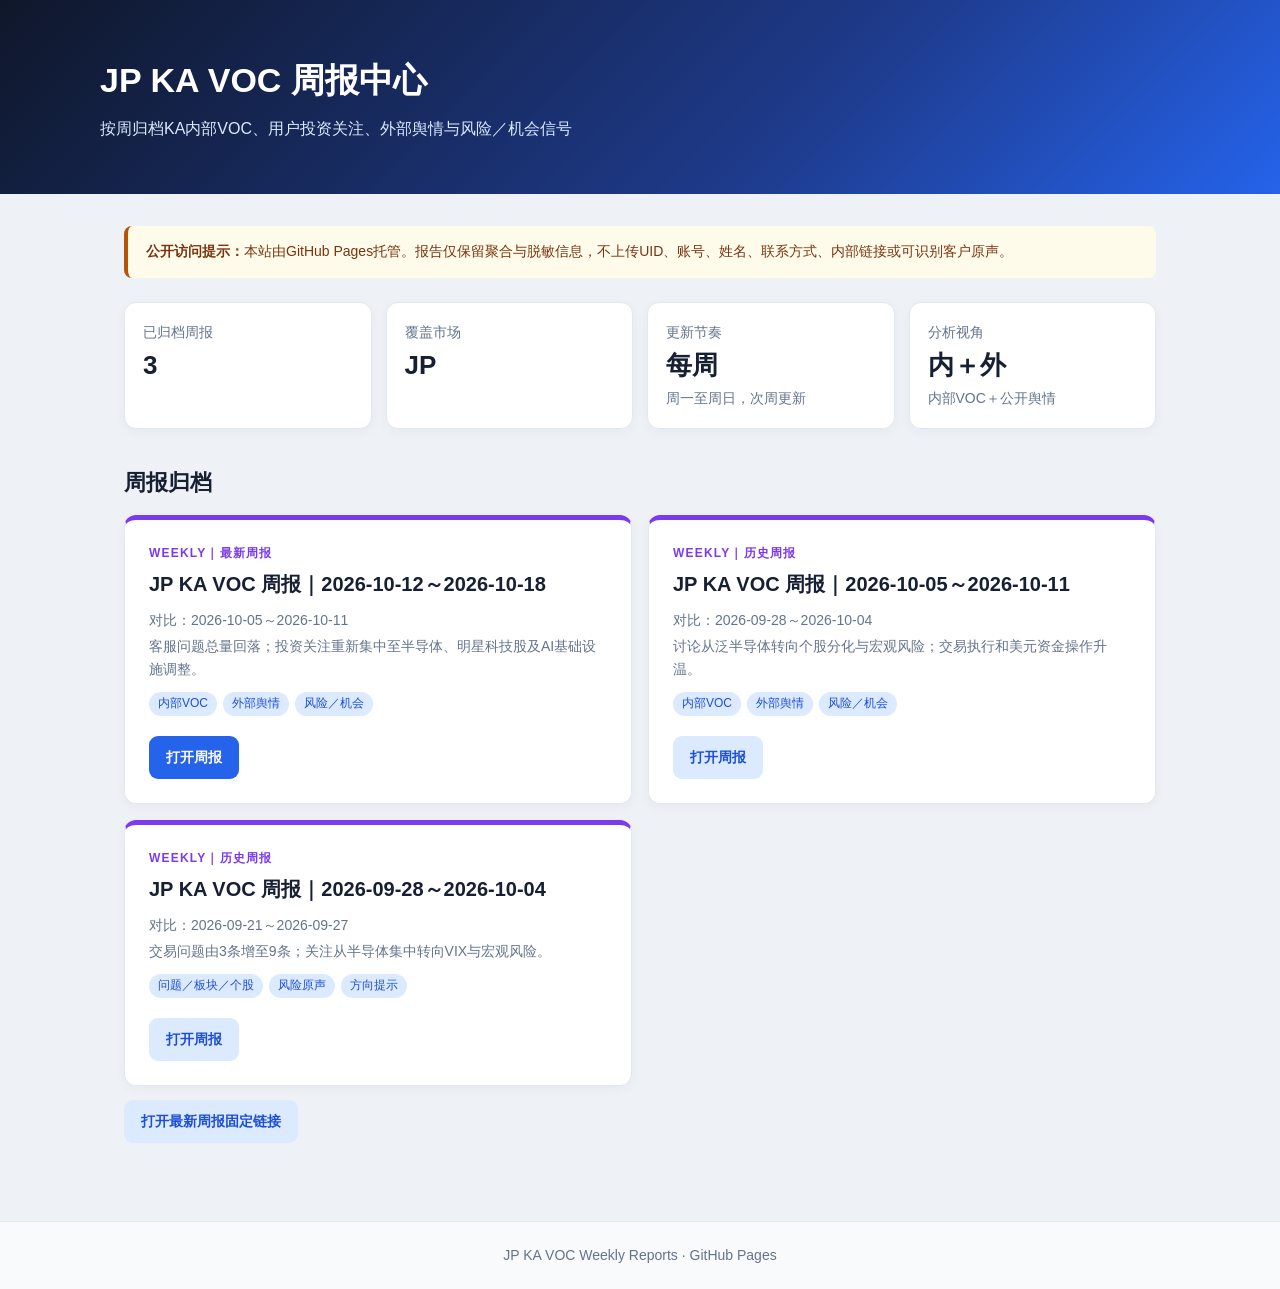
==== commit 28856afa: "Publish 2026-10-12 to 2026-10-18 KA VOC weekly report" ====
--- a/index.html
+++ b/index.html
@@ -12,14 +12,15 @@
 <main class="wrap">
   <div class="notice"><strong>公开访问提示：</strong>本站由GitHub Pages托管。报告仅保留聚合与脱敏信息，不上传UID、账号、姓名、联系方式、内部链接或可识别客户原声。</div>
   <div class="summary">
-    <div class="card"><div class="label">已归档周报</div><div class="value" id="report-count">2</div></div>
+    <div class="card"><div class="label">已归档周报</div><div class="value" id="report-count">3</div></div>
     <div class="card"><div class="label">覆盖市场</div><div class="value">JP</div></div>
     <div class="card"><div class="label">更新节奏</div><div class="value">每周</div><div class="label">周一至周日，次周更新</div></div>
     <div class="card"><div class="label">分析视角</div><div class="value">内＋外</div><div class="label">内部VOC＋公开舆情</div></div>
   </div>
   <h2 class="section">周报归档</h2>
   <section id="reports" class="report-grid">
-    <article class="report weekly"><div><div class="report-type">WEEKLY｜最新周报</div><h2>JP KA VOC 周报｜2026-10-05～2026-10-11</h2><p>对比：2026-09-28～2026-10-04</p><p>讨论从泛半导体转向个股分化与宏观风险；交易执行和美元资金操作升温。</p><div class="tags"><span class="tag">内部VOC</span><span class="tag">外部舆情</span><span class="tag">风险／机会</span></div></div><a class="button" href="reports/2026/2026-10-05_to_2026-10-11/">打开周报</a></article>
+    <article class="report weekly"><div><div class="report-type">WEEKLY｜最新周报</div><h2>JP KA VOC 周报｜2026-10-12～2026-10-18</h2><p>对比：2026-10-05～2026-10-11</p><p>客服问题总量回落；投资关注重新集中至半导体、明星科技股及AI基础设施调整。</p><div class="tags"><span class="tag">内部VOC</span><span class="tag">外部舆情</span><span class="tag">风险／机会</span></div></div><a class="button" href="reports/2026/2026-10-12_to_2026-10-18/">打开周报</a></article>
+    <article class="report weekly"><div><div class="report-type">WEEKLY｜历史周报</div><h2>JP KA VOC 周报｜2026-10-05～2026-10-11</h2><p>对比：2026-09-28～2026-10-04</p><p>讨论从泛半导体转向个股分化与宏观风险；交易执行和美元资金操作升温。</p><div class="tags"><span class="tag">内部VOC</span><span class="tag">外部舆情</span><span class="tag">风险／机会</span></div></div><a class="button secondary" href="reports/2026/2026-10-05_to_2026-10-11/">打开周报</a></article>
     <article class="report weekly"><div><div class="report-type">WEEKLY｜历史周报</div><h2>JP KA VOC 周报｜2026-09-28～2026-10-04</h2><p>对比：2026-09-21～2026-09-27</p><p>交易问题由3条增至9条；关注从半导体集中转向VIX与宏观风险。</p><div class="tags"><span class="tag">问题／板块／个股</span><span class="tag">风险原声</span><span class="tag">方向提示</span></div></div><a class="button secondary" href="reports/2026/2026-09-28_to_2026-10-04/">打开周报</a></article>
   </section>
   <p><a class="button secondary" href="latest-weekly.html">打开最新周报固定链接</a></p>
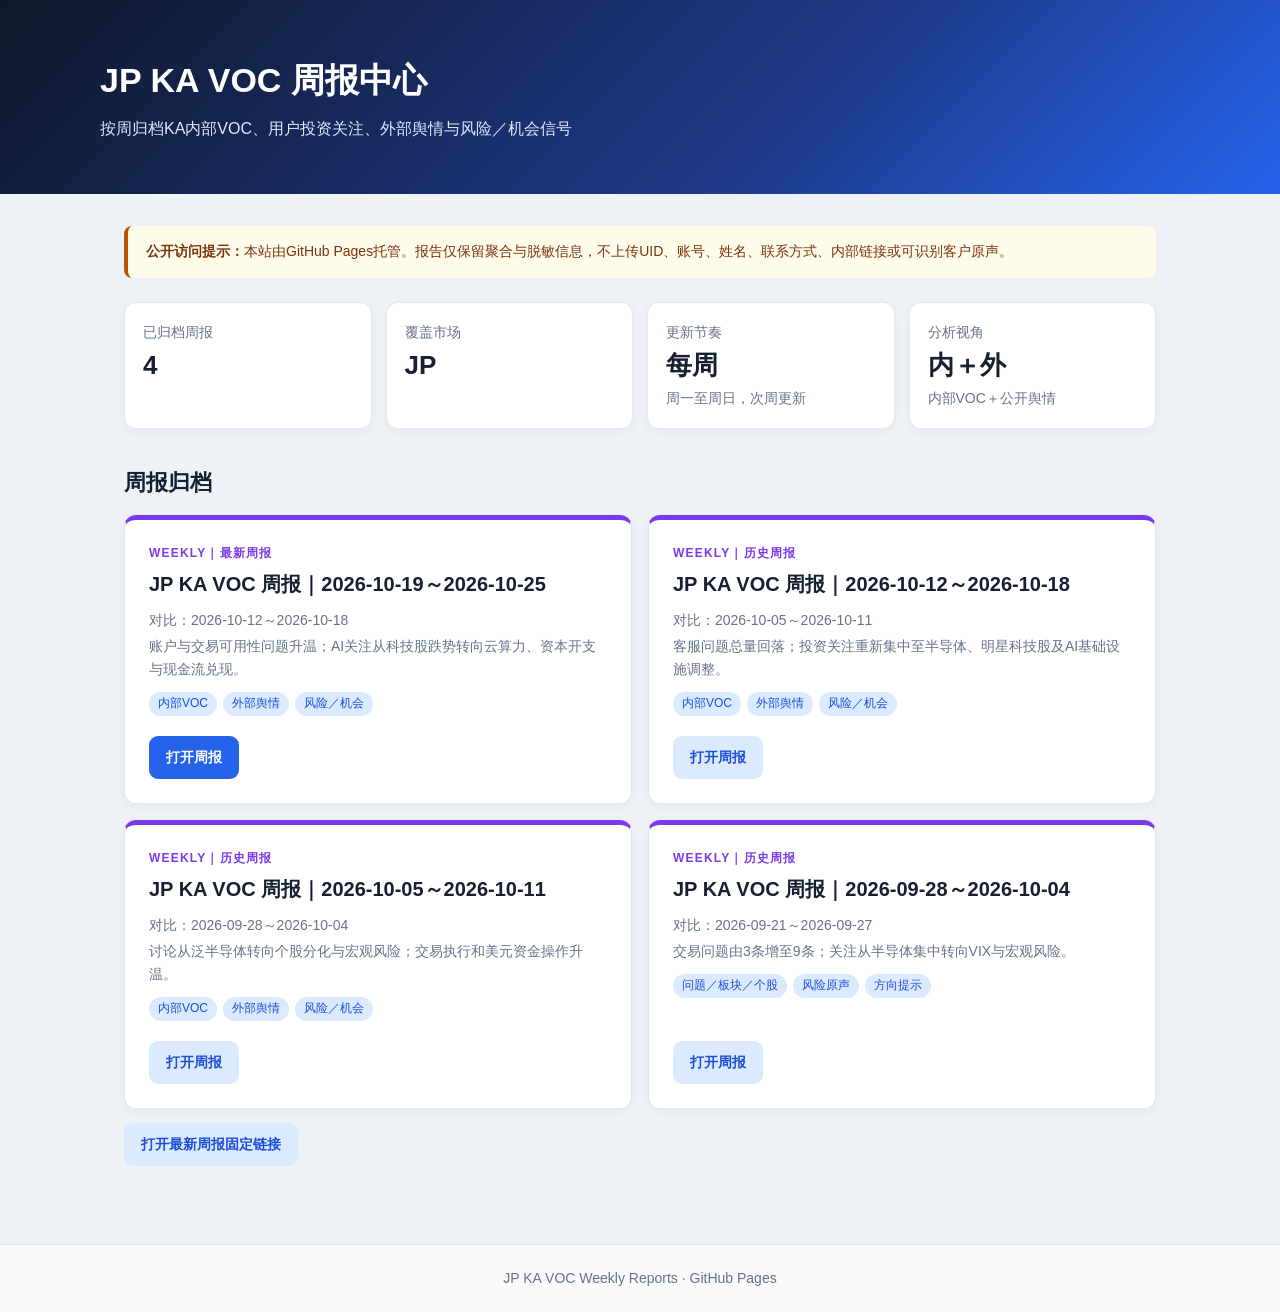
==== commit 2f87fb4f: "Publish 2026-10-19 to 2026-10-25 KA VOC weekly report" ====
--- a/index.html
+++ b/index.html
@@ -12,14 +12,15 @@
 <main class="wrap">
   <div class="notice"><strong>公开访问提示：</strong>本站由GitHub Pages托管。报告仅保留聚合与脱敏信息，不上传UID、账号、姓名、联系方式、内部链接或可识别客户原声。</div>
   <div class="summary">
-    <div class="card"><div class="label">已归档周报</div><div class="value" id="report-count">3</div></div>
+    <div class="card"><div class="label">已归档周报</div><div class="value" id="report-count">4</div></div>
     <div class="card"><div class="label">覆盖市场</div><div class="value">JP</div></div>
     <div class="card"><div class="label">更新节奏</div><div class="value">每周</div><div class="label">周一至周日，次周更新</div></div>
     <div class="card"><div class="label">分析视角</div><div class="value">内＋外</div><div class="label">内部VOC＋公开舆情</div></div>
   </div>
   <h2 class="section">周报归档</h2>
   <section id="reports" class="report-grid">
-    <article class="report weekly"><div><div class="report-type">WEEKLY｜最新周报</div><h2>JP KA VOC 周报｜2026-10-12～2026-10-18</h2><p>对比：2026-10-05～2026-10-11</p><p>客服问题总量回落；投资关注重新集中至半导体、明星科技股及AI基础设施调整。</p><div class="tags"><span class="tag">内部VOC</span><span class="tag">外部舆情</span><span class="tag">风险／机会</span></div></div><a class="button" href="reports/2026/2026-10-12_to_2026-10-18/">打开周报</a></article>
+    <article class="report weekly"><div><div class="report-type">WEEKLY｜最新周报</div><h2>JP KA VOC 周报｜2026-10-19～2026-10-25</h2><p>对比：2026-10-12～2026-10-18</p><p>账户与交易可用性问题升温；AI关注从科技股跌势转向云算力、资本开支与现金流兑现。</p><div class="tags"><span class="tag">内部VOC</span><span class="tag">外部舆情</span><span class="tag">风险／机会</span></div></div><a class="button" href="reports/2026/2026-10-19_to_2026-10-25/">打开周报</a></article>
+    <article class="report weekly"><div><div class="report-type">WEEKLY｜历史周报</div><h2>JP KA VOC 周报｜2026-10-12～2026-10-18</h2><p>对比：2026-10-05～2026-10-11</p><p>客服问题总量回落；投资关注重新集中至半导体、明星科技股及AI基础设施调整。</p><div class="tags"><span class="tag">内部VOC</span><span class="tag">外部舆情</span><span class="tag">风险／机会</span></div></div><a class="button secondary" href="reports/2026/2026-10-12_to_2026-10-18/">打开周报</a></article>
     <article class="report weekly"><div><div class="report-type">WEEKLY｜历史周报</div><h2>JP KA VOC 周报｜2026-10-05～2026-10-11</h2><p>对比：2026-09-28～2026-10-04</p><p>讨论从泛半导体转向个股分化与宏观风险；交易执行和美元资金操作升温。</p><div class="tags"><span class="tag">内部VOC</span><span class="tag">外部舆情</span><span class="tag">风险／机会</span></div></div><a class="button secondary" href="reports/2026/2026-10-05_to_2026-10-11/">打开周报</a></article>
     <article class="report weekly"><div><div class="report-type">WEEKLY｜历史周报</div><h2>JP KA VOC 周报｜2026-09-28～2026-10-04</h2><p>对比：2026-09-21～2026-09-27</p><p>交易问题由3条增至9条；关注从半导体集中转向VIX与宏观风险。</p><div class="tags"><span class="tag">问题／板块／个股</span><span class="tag">风险原声</span><span class="tag">方向提示</span></div></div><a class="button secondary" href="reports/2026/2026-09-28_to_2026-10-04/">打开周报</a></article>
   </section>
